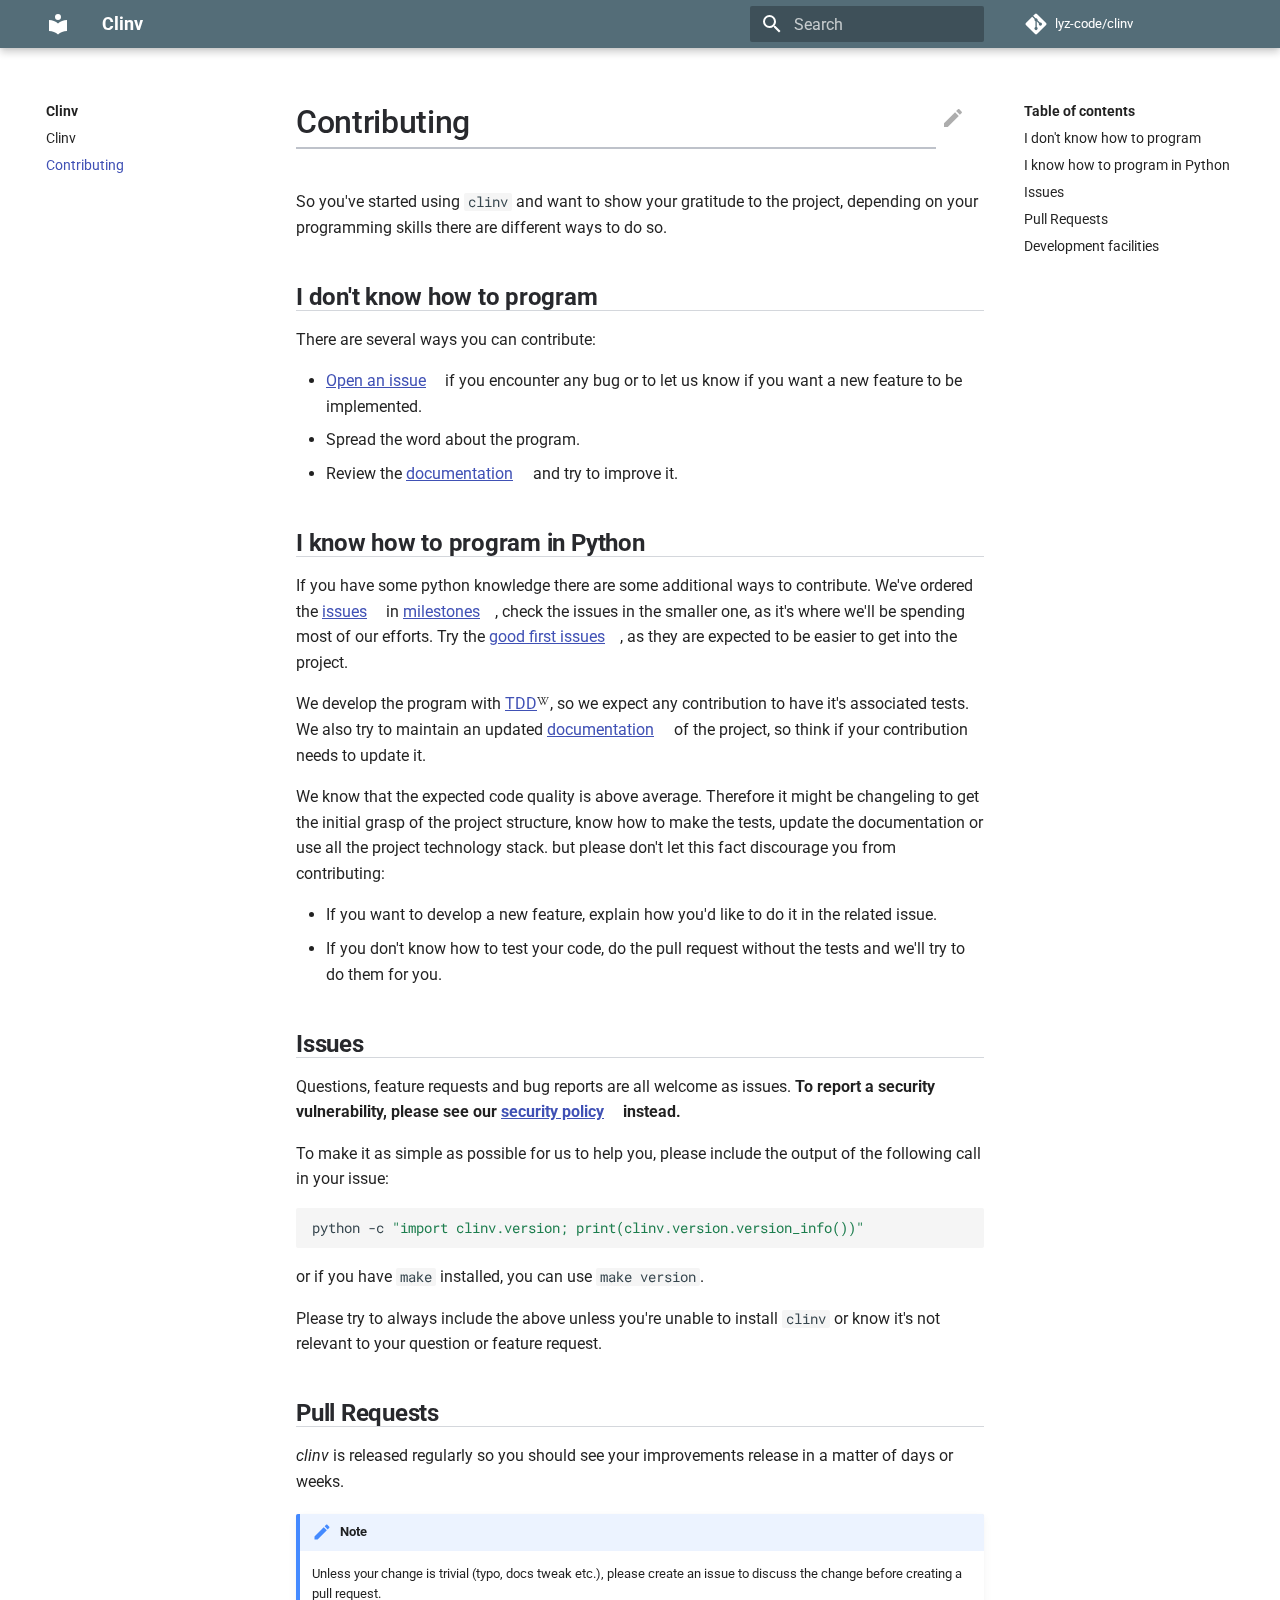
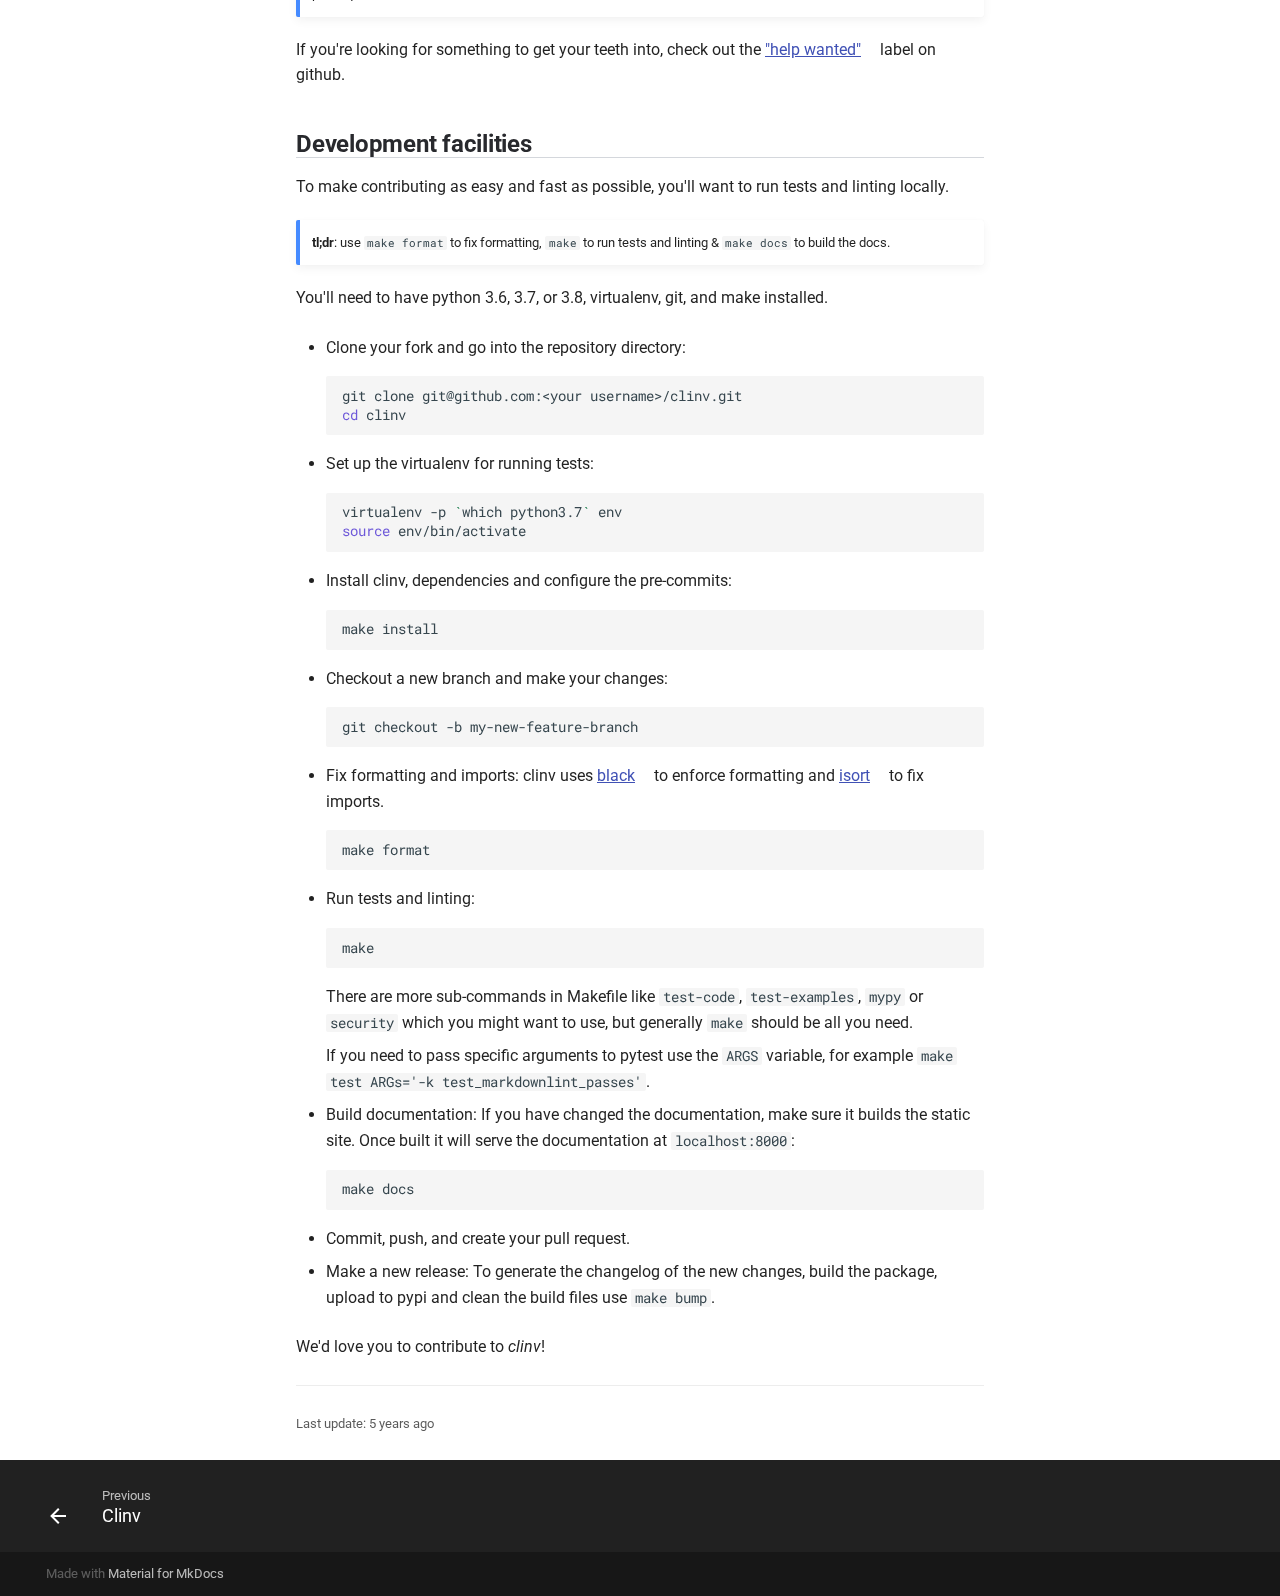
==== contributing/index.html @ 02c0f960 "deploy: 835aeedf9c293dd30d866b2caa6df939ebd42bc3" ====
<!doctype html><html lang=en class=no-js> <head><meta charset=utf-8><meta name=viewport content="width=device-width,initial-scale=1"><meta name=author content=Lyz><link href=https://lyz-code.github.io/clinv/contributing/ rel=canonical><link rel=icon href=../assets/images/favicon.png><meta name=generator content="mkdocs-1.3.0, mkdocs-material-8.3.3"><title>Contributing - Clinv</title><link rel=stylesheet href=../assets/stylesheets/main.4a0965b7.min.css><link rel=stylesheet href=../assets/stylesheets/palette.cbb835fc.min.css><meta name=theme-color content=#546d78><link rel=preconnect href=https://fonts.gstatic.com crossorigin><link rel=stylesheet href="https://fonts.googleapis.com/css?family=Roboto:300,300i,400,400i,700,700i%7CRoboto+Mono:400,400i,700,700i&display=fallback"><style>:root{--md-text-font:"Roboto";--md-code-font:"Roboto Mono"}</style><link rel=stylesheet href=../css/timeago.css><link rel=stylesheet href=../assets/_mkdocstrings.css><link rel=stylesheet href=../stylesheets/extra.css><link rel=stylesheet href=../stylesheets/links.css><script>__md_scope=new URL("..",location),__md_get=(e,_=localStorage,t=__md_scope)=>JSON.parse(_.getItem(t.pathname+"."+e)),__md_set=(e,_,t=localStorage,a=__md_scope)=>{try{t.setItem(a.pathname+"."+e,JSON.stringify(_))}catch(e){}}</script></head> <body dir=ltr data-md-color-scheme data-md-color-primary=blue-grey data-md-color-accent=light-blue> <input class=md-toggle data-md-toggle=drawer type=checkbox id=__drawer autocomplete=off> <input class=md-toggle data-md-toggle=search type=checkbox id=__search autocomplete=off> <label class=md-overlay for=__drawer></label> <div data-md-component=skip> <a href=#i-dont-know-how-to-program class=md-skip> Skip to content </a> </div> <div data-md-component=announce> </div> <header class=md-header data-md-component=header> <nav class="md-header__inner md-grid" aria-label=Header> <a href=.. title=Clinv class="md-header__button md-logo" aria-label=Clinv data-md-component=logo> <svg xmlns=http://www.w3.org/2000/svg viewbox="0 0 24 24"><path d="M12 8a3 3 0 0 0 3-3 3 3 0 0 0-3-3 3 3 0 0 0-3 3 3 3 0 0 0 3 3m0 3.54C9.64 9.35 6.5 8 3 8v11c3.5 0 6.64 1.35 9 3.54 2.36-2.19 5.5-3.54 9-3.54V8c-3.5 0-6.64 1.35-9 3.54Z"/></svg> </a> <label class="md-header__button md-icon" for=__drawer> <svg xmlns=http://www.w3.org/2000/svg viewbox="0 0 24 24"><path d="M3 6h18v2H3V6m0 5h18v2H3v-2m0 5h18v2H3v-2Z"/></svg> </label> <div class=md-header__title data-md-component=header-title> <div class=md-header__ellipsis> <div class=md-header__topic> <span class=md-ellipsis> Clinv </span> </div> <div class=md-header__topic data-md-component=header-topic> <span class=md-ellipsis> Contributing </span> </div> </div> </div> <label class="md-header__button md-icon" for=__search> <svg xmlns=http://www.w3.org/2000/svg viewbox="0 0 24 24"><path d="M9.5 3A6.5 6.5 0 0 1 16 9.5c0 1.61-.59 3.09-1.56 4.23l.27.27h.79l5 5-1.5 1.5-5-5v-.79l-.27-.27A6.516 6.516 0 0 1 9.5 16 6.5 6.5 0 0 1 3 9.5 6.5 6.5 0 0 1 9.5 3m0 2C7 5 5 7 5 9.5S7 14 9.5 14 14 12 14 9.5 12 5 9.5 5Z"/></svg> </label> <div class=md-search data-md-component=search role=dialog> <label class=md-search__overlay for=__search></label> <div class=md-search__inner role=search> <form class=md-search__form name=search> <input type=text class=md-search__input name=query aria-label=Search placeholder=Search autocapitalize=off autocorrect=off autocomplete=off spellcheck=false data-md-component=search-query required> <label class="md-search__icon md-icon" for=__search> <svg xmlns=http://www.w3.org/2000/svg viewbox="0 0 24 24"><path d="M9.5 3A6.5 6.5 0 0 1 16 9.5c0 1.61-.59 3.09-1.56 4.23l.27.27h.79l5 5-1.5 1.5-5-5v-.79l-.27-.27A6.516 6.516 0 0 1 9.5 16 6.5 6.5 0 0 1 3 9.5 6.5 6.5 0 0 1 9.5 3m0 2C7 5 5 7 5 9.5S7 14 9.5 14 14 12 14 9.5 12 5 9.5 5Z"/></svg> <svg xmlns=http://www.w3.org/2000/svg viewbox="0 0 24 24"><path d="M20 11v2H8l5.5 5.5-1.42 1.42L4.16 12l7.92-7.92L13.5 5.5 8 11h12Z"/></svg> </label> <nav class=md-search__options aria-label=Search> <button type=reset class="md-search__icon md-icon" aria-label=Clear tabindex=-1> <svg xmlns=http://www.w3.org/2000/svg viewbox="0 0 24 24"><path d="M19 6.41 17.59 5 12 10.59 6.41 5 5 6.41 10.59 12 5 17.59 6.41 19 12 13.41 17.59 19 19 17.59 13.41 12 19 6.41Z"/></svg> </button> </nav> </form> <div class=md-search__output> <div class=md-search__scrollwrap data-md-scrollfix> <div class=md-search-result data-md-component=search-result> <div class=md-search-result__meta> Initializing search </div> <ol class=md-search-result__list></ol> </div> </div> </div> </div> </div> <div class=md-header__source> <a href=https://github.com/lyz-code/clinv title="Go to repository" class=md-source data-md-component=source> <div class="md-source__icon md-icon"> <svg xmlns=http://www.w3.org/2000/svg viewbox="0 0 448 512"><!-- Font Awesome Free 6.1.1 by @fontawesome - https://fontawesome.com License - https://fontawesome.com/license/free (Icons: CC BY 4.0, Fonts: SIL OFL 1.1, Code: MIT License) Copyright 2022 Fonticons, Inc.--><path d="M439.55 236.05 244 40.45a28.87 28.87 0 0 0-40.81 0l-40.66 40.63 51.52 51.52c27.06-9.14 52.68 16.77 43.39 43.68l49.66 49.66c34.23-11.8 61.18 31 35.47 56.69-26.49 26.49-70.21-2.87-56-37.34L240.22 199v121.85c25.3 12.54 22.26 41.85 9.08 55a34.34 34.34 0 0 1-48.55 0c-17.57-17.6-11.07-46.91 11.25-56v-123c-20.8-8.51-24.6-30.74-18.64-45L142.57 101 8.45 235.14a28.86 28.86 0 0 0 0 40.81l195.61 195.6a28.86 28.86 0 0 0 40.8 0l194.69-194.69a28.86 28.86 0 0 0 0-40.81z"/></svg> </div> <div class=md-source__repository> lyz-code/clinv </div> </a> </div> </nav> </header> <div class=md-container data-md-component=container> <main class=md-main data-md-component=main> <div class="md-main__inner md-grid"> <div class="md-sidebar md-sidebar--primary" data-md-component=sidebar data-md-type=navigation> <div class=md-sidebar__scrollwrap> <div class=md-sidebar__inner> <nav class="md-nav md-nav--primary" aria-label=Navigation data-md-level=0> <label class=md-nav__title for=__drawer> <a href=.. title=Clinv class="md-nav__button md-logo" aria-label=Clinv data-md-component=logo> <svg xmlns=http://www.w3.org/2000/svg viewbox="0 0 24 24"><path d="M12 8a3 3 0 0 0 3-3 3 3 0 0 0-3-3 3 3 0 0 0-3 3 3 3 0 0 0 3 3m0 3.54C9.64 9.35 6.5 8 3 8v11c3.5 0 6.64 1.35 9 3.54 2.36-2.19 5.5-3.54 9-3.54V8c-3.5 0-6.64 1.35-9 3.54Z"/></svg> </a> Clinv </label> <div class=md-nav__source> <a href=https://github.com/lyz-code/clinv title="Go to repository" class=md-source data-md-component=source> <div class="md-source__icon md-icon"> <svg xmlns=http://www.w3.org/2000/svg viewbox="0 0 448 512"><!-- Font Awesome Free 6.1.1 by @fontawesome - https://fontawesome.com License - https://fontawesome.com/license/free (Icons: CC BY 4.0, Fonts: SIL OFL 1.1, Code: MIT License) Copyright 2022 Fonticons, Inc.--><path d="M439.55 236.05 244 40.45a28.87 28.87 0 0 0-40.81 0l-40.66 40.63 51.52 51.52c27.06-9.14 52.68 16.77 43.39 43.68l49.66 49.66c34.23-11.8 61.18 31 35.47 56.69-26.49 26.49-70.21-2.87-56-37.34L240.22 199v121.85c25.3 12.54 22.26 41.85 9.08 55a34.34 34.34 0 0 1-48.55 0c-17.57-17.6-11.07-46.91 11.25-56v-123c-20.8-8.51-24.6-30.74-18.64-45L142.57 101 8.45 235.14a28.86 28.86 0 0 0 0 40.81l195.61 195.6a28.86 28.86 0 0 0 40.8 0l194.69-194.69a28.86 28.86 0 0 0 0-40.81z"/></svg> </div> <div class=md-source__repository> lyz-code/clinv </div> </a> </div> <ul class=md-nav__list data-md-scrollfix> <li class=md-nav__item> <a href=.. class=md-nav__link> Clinv </a> </li> <li class="md-nav__item md-nav__item--active"> <input class="md-nav__toggle md-toggle" data-md-toggle=toc type=checkbox id=__toc> <label class="md-nav__link md-nav__link--active" for=__toc> Contributing <span class="md-nav__icon md-icon"></span> </label> <a href=./ class="md-nav__link md-nav__link--active"> Contributing </a> <nav class="md-nav md-nav--secondary" aria-label="Table of contents"> <label class=md-nav__title for=__toc> <span class="md-nav__icon md-icon"></span> Table of contents </label> <ul class=md-nav__list data-md-component=toc data-md-scrollfix> <li class=md-nav__item> <a href=#i-dont-know-how-to-program class=md-nav__link> I don't know how to program </a> </li> <li class=md-nav__item> <a href=#i-know-how-to-program-in-python class=md-nav__link> I know how to program in Python </a> </li> <li class=md-nav__item> <a href=#issues class=md-nav__link> Issues </a> </li> <li class=md-nav__item> <a href=#pull-requests class=md-nav__link> Pull Requests </a> </li> <li class=md-nav__item> <a href=#development-facilities class=md-nav__link> Development facilities </a> </li> </ul> </nav> </li> </ul> </nav> </div> </div> </div> <div class="md-sidebar md-sidebar--secondary" data-md-component=sidebar data-md-type=toc> <div class=md-sidebar__scrollwrap> <div class=md-sidebar__inner> <nav class="md-nav md-nav--secondary" aria-label="Table of contents"> <label class=md-nav__title for=__toc> <span class="md-nav__icon md-icon"></span> Table of contents </label> <ul class=md-nav__list data-md-component=toc data-md-scrollfix> <li class=md-nav__item> <a href=#i-dont-know-how-to-program class=md-nav__link> I don't know how to program </a> </li> <li class=md-nav__item> <a href=#i-know-how-to-program-in-python class=md-nav__link> I know how to program in Python </a> </li> <li class=md-nav__item> <a href=#issues class=md-nav__link> Issues </a> </li> <li class=md-nav__item> <a href=#pull-requests class=md-nav__link> Pull Requests </a> </li> <li class=md-nav__item> <a href=#development-facilities class=md-nav__link> Development facilities </a> </li> </ul> </nav> </div> </div> </div> <div class=md-content data-md-component=content> <article class="md-content__inner md-typeset"> <a href=https://github.com/lyz-code/clinv/edit/master/docs/contributing.md title="Edit this page" class="md-content__button md-icon"> <svg xmlns=http://www.w3.org/2000/svg viewbox="0 0 24 24"><path d="M20.71 7.04c.39-.39.39-1.04 0-1.41l-2.34-2.34c-.37-.39-1.02-.39-1.41 0l-1.84 1.83 3.75 3.75M3 17.25V21h3.75L17.81 9.93l-3.75-3.75L3 17.25Z"/></svg> </a> <h1>Contributing</h1> <p>So you've started using <code>clinv</code> and want to show your gratitude to the project, depending on your programming skills there are different ways to do so.</p> <h2 id=i-dont-know-how-to-program>I don't know how to program<a class=headerlink href=#i-dont-know-how-to-program title="Permanent link">&para;</a></h2> <p>There are several ways you can contribute:</p> <ul> <li><a href=https://github.com/lyz-code/clinv/issues/new>Open an issue</a> if you encounter any bug or to let us know if you want a new feature to be implemented.</li> <li>Spread the word about the program.</li> <li>Review the <a href=https://lyz-code.github.io/clinv>documentation</a> and try to improve it.</li> </ul> <h2 id=i-know-how-to-program-in-python>I know how to program in Python<a class=headerlink href=#i-know-how-to-program-in-python title="Permanent link">&para;</a></h2> <p>If you have some python knowledge there are some additional ways to contribute. We've ordered the <a href=https://github.com/lyz-code/clinv/issues>issues</a> in <a href=https://github.com/lyz-code/clinv/milestones>milestones</a>, check the issues in the smaller one, as it's where we'll be spending most of our efforts. Try the <a href="https://github.com/lyz-code/clinv/issues?q=is%3Aissue+is%3Aopen+label%3A%22good+first+issue%22">good first issues</a>, as they are expected to be easier to get into the project.</p> <p>We develop the program with <a href=https://en.wikipedia.org/wiki/Test-driven_development>TDD</a>, so we expect any contribution to have it's associated tests. We also try to maintain an updated <a href=https://lyz-code.github.io/clinv>documentation</a> of the project, so think if your contribution needs to update it.</p> <p>We know that the expected code quality is above average. Therefore it might be changeling to get the initial grasp of the project structure, know how to make the tests, update the documentation or use all the project technology stack. but please don't let this fact discourage you from contributing:</p> <ul> <li>If you want to develop a new feature, explain how you'd like to do it in the related issue.</li> <li>If you don't know how to test your code, do the pull request without the tests and we'll try to do them for you.</li> </ul> <h2 id=issues>Issues<a class=headerlink href=#issues title="Permanent link">&para;</a></h2> <p>Questions, feature requests and bug reports are all welcome as issues. <strong>To report a security vulnerability, please see our <a href=https://github.com/lyz-code/clinv/security/policy>security policy</a> instead.</strong></p> <p>To make it as simple as possible for us to help you, please include the output of the following call in your issue:</p> <div class=highlight><pre><span></span><code>python -c <span class=s2>&quot;import clinv.version; print(clinv.version.version_info())&quot;</span>
</code></pre></div> <p>or if you have <code>make</code> installed, you can use <code>make version</code>.</p> <p>Please try to always include the above unless you're unable to install <code>clinv</code> or know it's not relevant to your question or feature request.</p> <h2 id=pull-requests>Pull Requests<a class=headerlink href=#pull-requests title="Permanent link">&para;</a></h2> <p><em>clinv</em> is released regularly so you should see your improvements release in a matter of days or weeks.</p> <div class="admonition note"> <p class=admonition-title>Note</p> <p>Unless your change is trivial (typo, docs tweak etc.), please create an issue to discuss the change before creating a pull request.</p> </div> <p>If you're looking for something to get your teeth into, check out the <a href="https://github.com/lyz-code/clinv/issues?q=is%3Aopen+is%3Aissue+label%3A%22help+wanted%22">"help wanted"</a> label on github.</p> <h2 id=development-facilities>Development facilities<a class=headerlink href=#development-facilities title="Permanent link">&para;</a></h2> <p>To make contributing as easy and fast as possible, you'll want to run tests and linting locally.</p> <div class="admonition note"> <p><strong>tl;dr</strong>: use <code>make format</code> to fix formatting, <code>make</code> to run tests and linting &amp; <code>make docs</code> to build the docs.</p> </div> <p>You'll need to have python 3.6, 3.7, or 3.8, virtualenv, git, and make installed.</p> <ul> <li> <p>Clone your fork and go into the repository directory:</p> <div class=highlight><pre><span></span><code>git clone git@github.com:&lt;your username&gt;/clinv.git
<span class=nb>cd</span> clinv
</code></pre></div> </li> <li> <p>Set up the virtualenv for running tests:</p> <div class=highlight><pre><span></span><code>virtualenv -p <span class=sb>`</span>which python3.7<span class=sb>`</span> env
<span class=nb>source</span> env/bin/activate
</code></pre></div> </li> <li> <p>Install clinv, dependencies and configure the pre-commits:</p> <div class=highlight><pre><span></span><code>make install
</code></pre></div> </li> <li> <p>Checkout a new branch and make your changes:</p> <div class=highlight><pre><span></span><code>git checkout -b my-new-feature-branch
</code></pre></div> </li> <li> <p>Fix formatting and imports: clinv uses <a href=https://github.com/ambv/black>black</a> to enforce formatting and <a href=https://github.com/timothycrosley/isort>isort</a> to fix imports.</p> <div class=highlight><pre><span></span><code>make format
</code></pre></div> </li> <li> <p>Run tests and linting:</p> <div class=highlight><pre><span></span><code>make
</code></pre></div> <p>There are more sub-commands in Makefile like <code>test-code</code>, <code>test-examples</code>, <code>mypy</code> or <code>security</code> which you might want to use, but generally <code>make</code> should be all you need.</p> <p>If you need to pass specific arguments to pytest use the <code>ARGS</code> variable, for example <code>make test ARGs='-k test_markdownlint_passes'</code>.</p> </li> <li> <p>Build documentation: If you have changed the documentation, make sure it builds the static site. Once built it will serve the documentation at <code>localhost:8000</code>:</p> <div class=highlight><pre><span></span><code>make docs
</code></pre></div> </li> <li> <p>Commit, push, and create your pull request.</p> </li> <li> <p>Make a new release: To generate the changelog of the new changes, build the package, upload to pypi and clean the build files use <code>make bump</code>.</p> </li> </ul> <p>We'd love you to contribute to <em>clinv</em>!</p> <hr> <div class=md-source-file> <small> Last update: <span class="git-revision-date-localized-plugin git-revision-date-localized-plugin-timeago"><span class=timeago datetime=2021-02-23T14:54:31+00:00 locale=en></span></span><span class="git-revision-date-localized-plugin git-revision-date-localized-plugin-iso_date">2021-02-23</span> </small> </div> </article> </div> </div> <a href=# class="md-top md-icon" data-md-component=top hidden> <svg xmlns=http://www.w3.org/2000/svg viewbox="0 0 24 24"><path d="M13 20h-2V8l-5.5 5.5-1.42-1.42L12 4.16l7.92 7.92-1.42 1.42L13 8v12Z"/></svg> Back to top </a> </main> <footer class=md-footer> <nav class="md-footer__inner md-grid" aria-label=Footer> <a href=.. class="md-footer__link md-footer__link--prev" aria-label="Previous: Clinv" rel=prev> <div class="md-footer__button md-icon"> <svg xmlns=http://www.w3.org/2000/svg viewbox="0 0 24 24"><path d="M20 11v2H8l5.5 5.5-1.42 1.42L4.16 12l7.92-7.92L13.5 5.5 8 11h12Z"/></svg> </div> <div class=md-footer__title> <div class=md-ellipsis> <span class=md-footer__direction> Previous </span> Clinv </div> </div> </a> </nav> <div class="md-footer-meta md-typeset"> <div class="md-footer-meta__inner md-grid"> <div class=md-copyright> Made with <a href=https://squidfunk.github.io/mkdocs-material/ target=_blank rel=noopener> Material for MkDocs </a> </div> </div> </div> </footer> </div> <div class=md-dialog data-md-component=dialog> <div class="md-dialog__inner md-typeset"></div> </div> <script id=__config type=application/json>{"base": "..", "features": ["navigation.instant", "navigation.top", "content.code.annotate"], "search": "../assets/javascripts/workers/search.b028fd86.min.js", "translations": {"clipboard.copied": "Copied to clipboard", "clipboard.copy": "Copy to clipboard", "search.config.lang": "en", "search.config.pipeline": "trimmer, stopWordFilter", "search.config.separator": "[\\s\\-]+", "search.placeholder": "Search", "search.result.more.one": "1 more on this page", "search.result.more.other": "# more on this page", "search.result.none": "No matching documents", "search.result.one": "1 matching document", "search.result.other": "# matching documents", "search.result.placeholder": "Type to start searching", "search.result.term.missing": "Missing", "select.version.title": "Select version"}}</script> <script src=../assets/javascripts/bundle.f758a944.min.js></script> <script src=../js/timeago.min.js></script> <script src=../js/timeago_mkdocs_material.js></script> </body> </html>
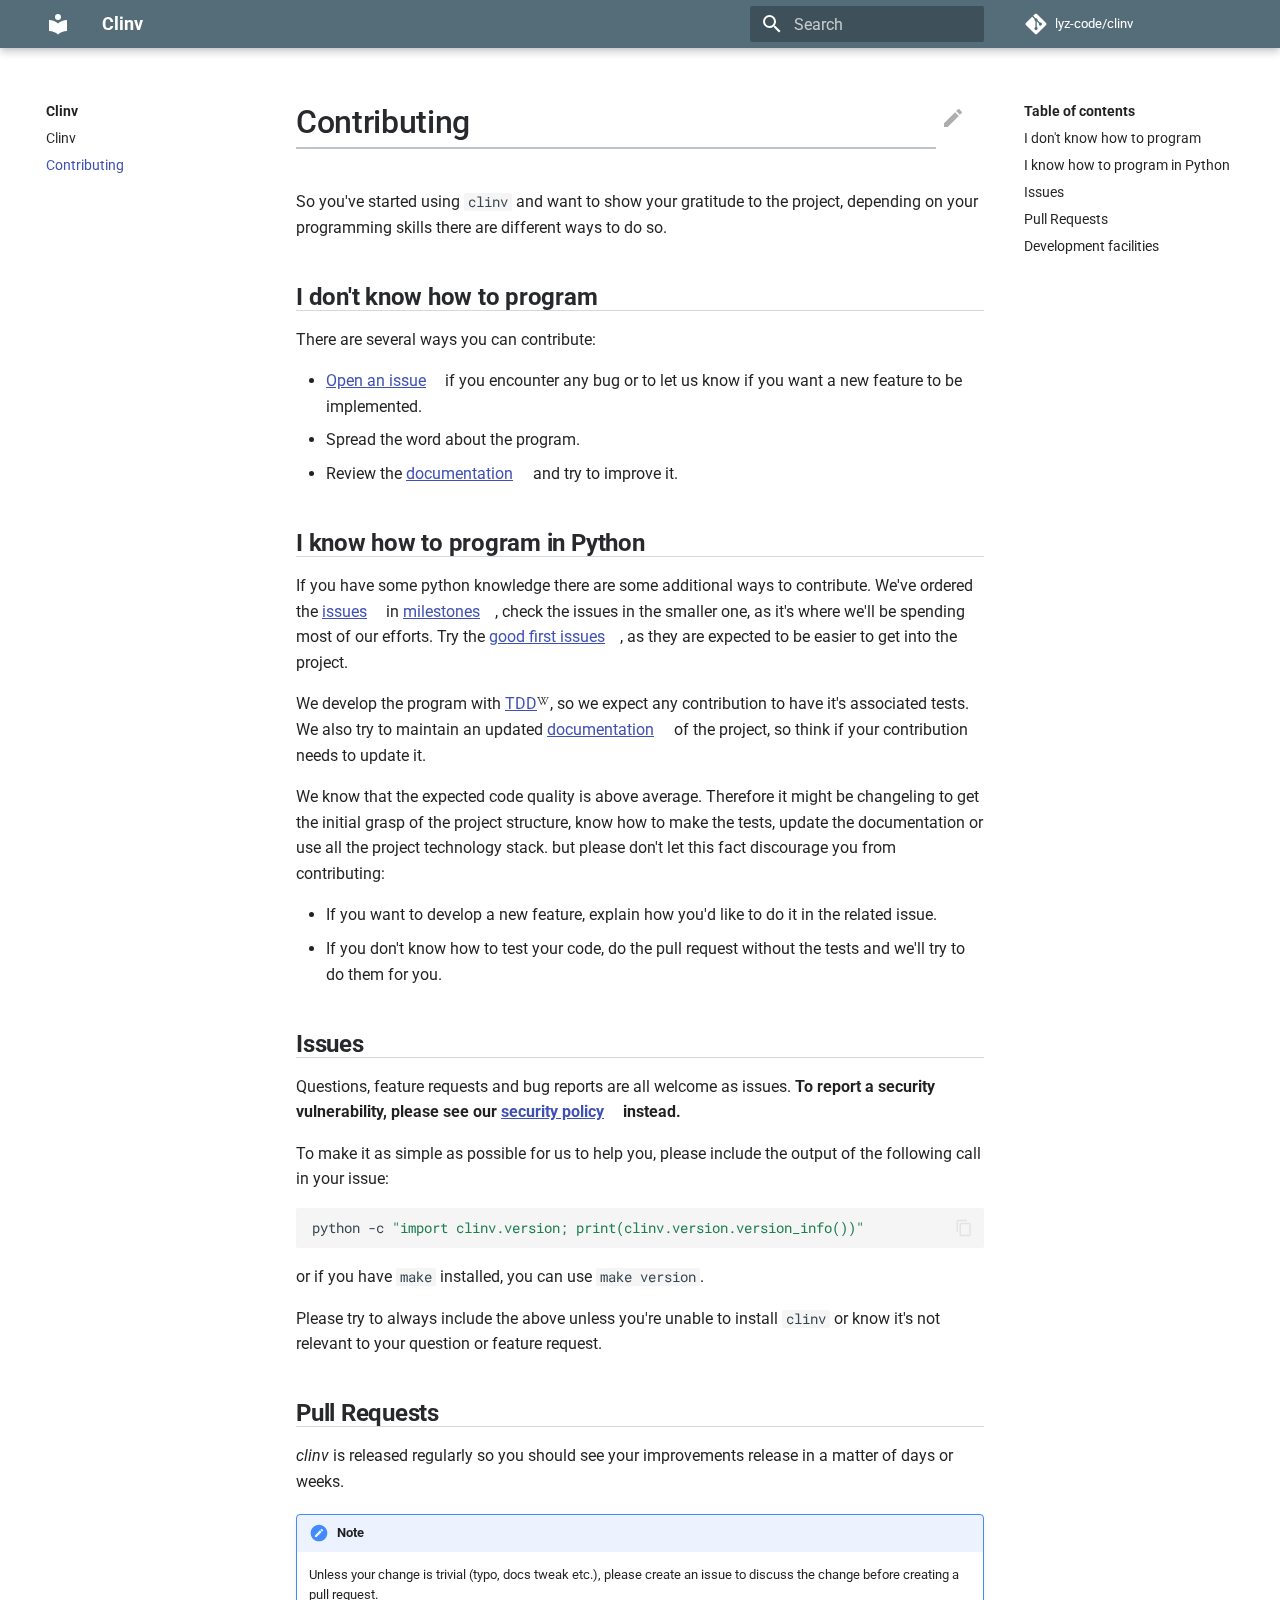
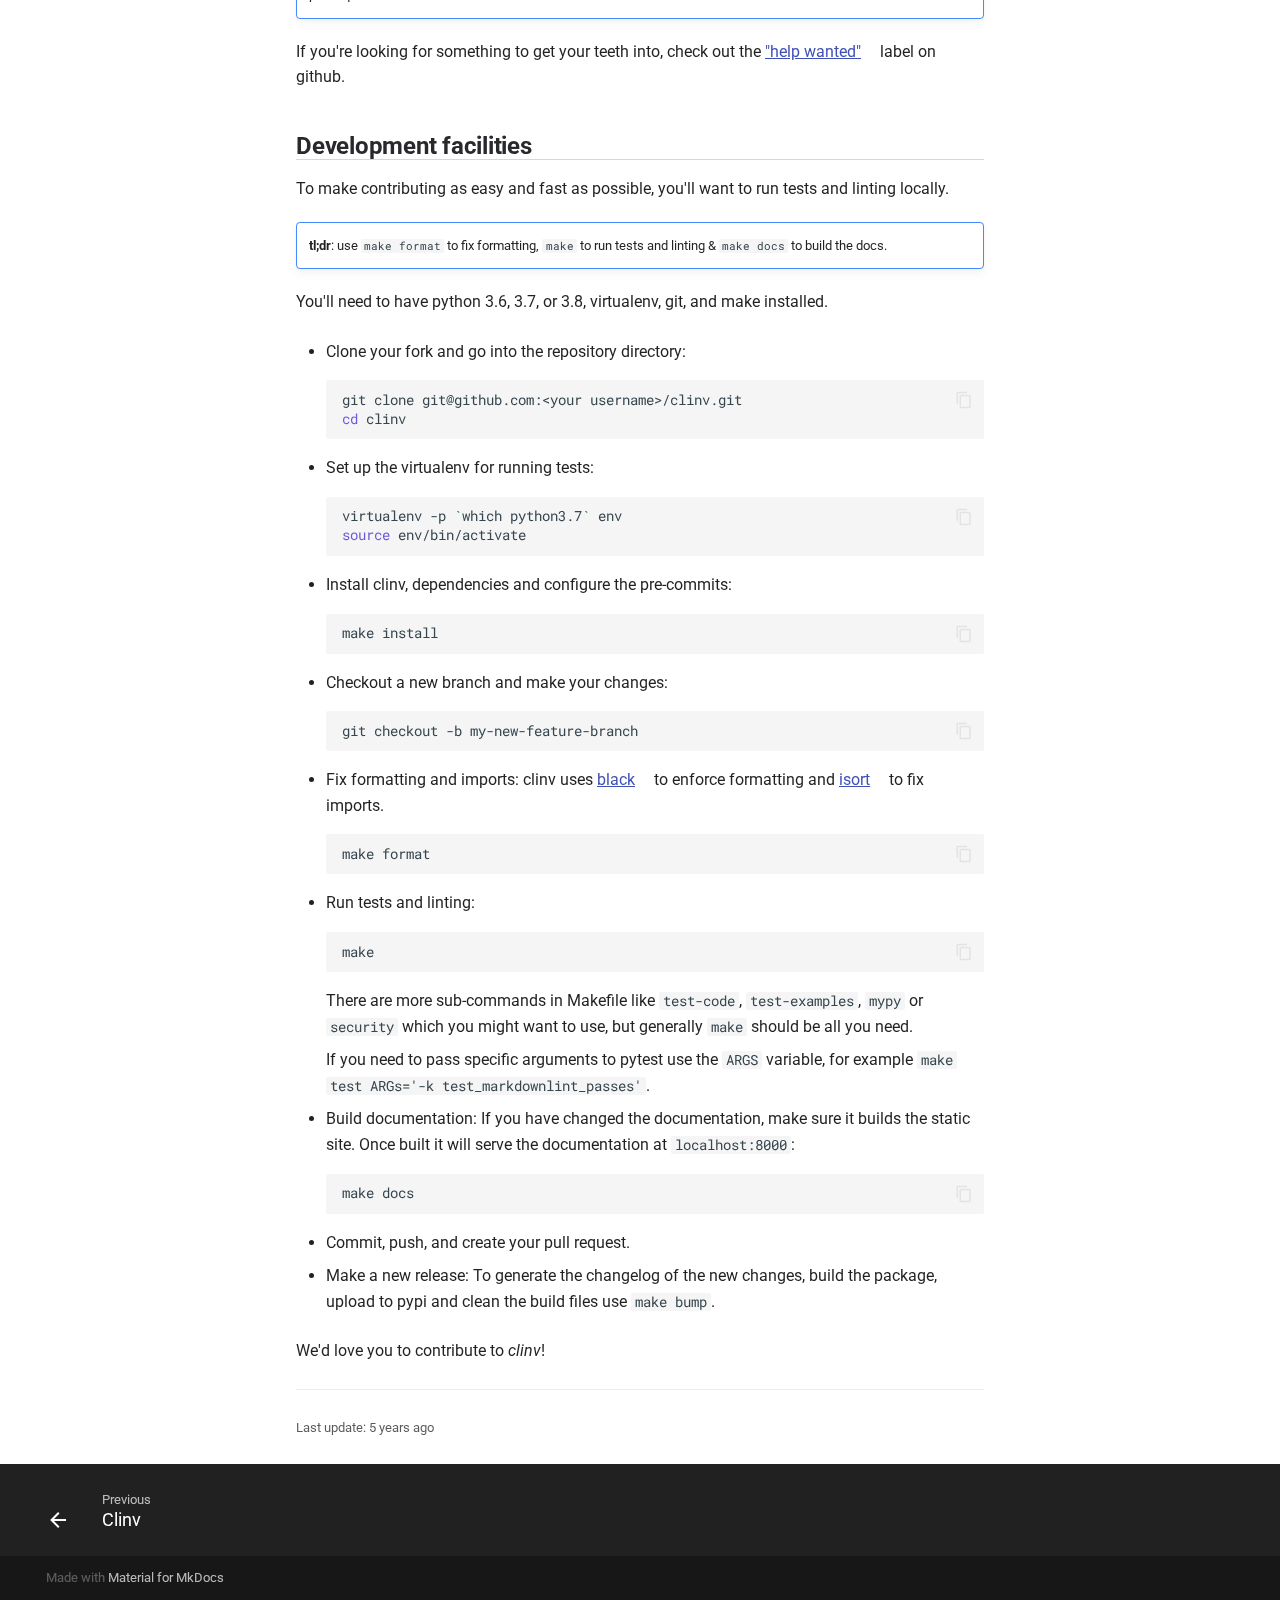
==== commit bf0bcae2: "deploy: 021d763d7f7460d0a11eac2102557bc0a5d1988a" ====
--- a/contributing/index.html
+++ b/contributing/index.html
@@ -1,4 +1,4 @@
-<!doctype html><html lang=en class=no-js> <head><meta charset=utf-8><meta name=viewport content="width=device-width,initial-scale=1"><meta name=author content=Lyz><link href=https://lyz-code.github.io/clinv/contributing/ rel=canonical><link rel=icon href=../assets/images/favicon.png><meta name=generator content="mkdocs-1.3.0, mkdocs-material-8.3.3"><title>Contributing - Clinv</title><link rel=stylesheet href=../assets/stylesheets/main.4a0965b7.min.css><link rel=stylesheet href=../assets/stylesheets/palette.cbb835fc.min.css><meta name=theme-color content=#546d78><link rel=preconnect href=https://fonts.gstatic.com crossorigin><link rel=stylesheet href="https://fonts.googleapis.com/css?family=Roboto:300,300i,400,400i,700,700i%7CRoboto+Mono:400,400i,700,700i&display=fallback"><style>:root{--md-text-font:"Roboto";--md-code-font:"Roboto Mono"}</style><link rel=stylesheet href=../css/timeago.css><link rel=stylesheet href=../assets/_mkdocstrings.css><link rel=stylesheet href=../stylesheets/extra.css><link rel=stylesheet href=../stylesheets/links.css><script>__md_scope=new URL("..",location),__md_get=(e,_=localStorage,t=__md_scope)=>JSON.parse(_.getItem(t.pathname+"."+e)),__md_set=(e,_,t=localStorage,a=__md_scope)=>{try{t.setItem(a.pathname+"."+e,JSON.stringify(_))}catch(e){}}</script></head> <body dir=ltr data-md-color-scheme data-md-color-primary=blue-grey data-md-color-accent=light-blue> <input class=md-toggle data-md-toggle=drawer type=checkbox id=__drawer autocomplete=off> <input class=md-toggle data-md-toggle=search type=checkbox id=__search autocomplete=off> <label class=md-overlay for=__drawer></label> <div data-md-component=skip> <a href=#i-dont-know-how-to-program class=md-skip> Skip to content </a> </div> <div data-md-component=announce> </div> <header class=md-header data-md-component=header> <nav class="md-header__inner md-grid" aria-label=Header> <a href=.. title=Clinv class="md-header__button md-logo" aria-label=Clinv data-md-component=logo> <svg xmlns=http://www.w3.org/2000/svg viewbox="0 0 24 24"><path d="M12 8a3 3 0 0 0 3-3 3 3 0 0 0-3-3 3 3 0 0 0-3 3 3 3 0 0 0 3 3m0 3.54C9.64 9.35 6.5 8 3 8v11c3.5 0 6.64 1.35 9 3.54 2.36-2.19 5.5-3.54 9-3.54V8c-3.5 0-6.64 1.35-9 3.54Z"/></svg> </a> <label class="md-header__button md-icon" for=__drawer> <svg xmlns=http://www.w3.org/2000/svg viewbox="0 0 24 24"><path d="M3 6h18v2H3V6m0 5h18v2H3v-2m0 5h18v2H3v-2Z"/></svg> </label> <div class=md-header__title data-md-component=header-title> <div class=md-header__ellipsis> <div class=md-header__topic> <span class=md-ellipsis> Clinv </span> </div> <div class=md-header__topic data-md-component=header-topic> <span class=md-ellipsis> Contributing </span> </div> </div> </div> <label class="md-header__button md-icon" for=__search> <svg xmlns=http://www.w3.org/2000/svg viewbox="0 0 24 24"><path d="M9.5 3A6.5 6.5 0 0 1 16 9.5c0 1.61-.59 3.09-1.56 4.23l.27.27h.79l5 5-1.5 1.5-5-5v-.79l-.27-.27A6.516 6.516 0 0 1 9.5 16 6.5 6.5 0 0 1 3 9.5 6.5 6.5 0 0 1 9.5 3m0 2C7 5 5 7 5 9.5S7 14 9.5 14 14 12 14 9.5 12 5 9.5 5Z"/></svg> </label> <div class=md-search data-md-component=search role=dialog> <label class=md-search__overlay for=__search></label> <div class=md-search__inner role=search> <form class=md-search__form name=search> <input type=text class=md-search__input name=query aria-label=Search placeholder=Search autocapitalize=off autocorrect=off autocomplete=off spellcheck=false data-md-component=search-query required> <label class="md-search__icon md-icon" for=__search> <svg xmlns=http://www.w3.org/2000/svg viewbox="0 0 24 24"><path d="M9.5 3A6.5 6.5 0 0 1 16 9.5c0 1.61-.59 3.09-1.56 4.23l.27.27h.79l5 5-1.5 1.5-5-5v-.79l-.27-.27A6.516 6.516 0 0 1 9.5 16 6.5 6.5 0 0 1 3 9.5 6.5 6.5 0 0 1 9.5 3m0 2C7 5 5 7 5 9.5S7 14 9.5 14 14 12 14 9.5 12 5 9.5 5Z"/></svg> <svg xmlns=http://www.w3.org/2000/svg viewbox="0 0 24 24"><path d="M20 11v2H8l5.5 5.5-1.42 1.42L4.16 12l7.92-7.92L13.5 5.5 8 11h12Z"/></svg> </label> <nav class=md-search__options aria-label=Search> <button type=reset class="md-search__icon md-icon" aria-label=Clear tabindex=-1> <svg xmlns=http://www.w3.org/2000/svg viewbox="0 0 24 24"><path d="M19 6.41 17.59 5 12 10.59 6.41 5 5 6.41 10.59 12 5 17.59 6.41 19 12 13.41 17.59 19 19 17.59 13.41 12 19 6.41Z"/></svg> </button> </nav> </form> <div class=md-search__output> <div class=md-search__scrollwrap data-md-scrollfix> <div class=md-search-result data-md-component=search-result> <div class=md-search-result__meta> Initializing search </div> <ol class=md-search-result__list></ol> </div> </div> </div> </div> </div> <div class=md-header__source> <a href=https://github.com/lyz-code/clinv title="Go to repository" class=md-source data-md-component=source> <div class="md-source__icon md-icon"> <svg xmlns=http://www.w3.org/2000/svg viewbox="0 0 448 512"><!-- Font Awesome Free 6.1.1 by @fontawesome - https://fontawesome.com License - https://fontawesome.com/license/free (Icons: CC BY 4.0, Fonts: SIL OFL 1.1, Code: MIT License) Copyright 2022 Fonticons, Inc.--><path d="M439.55 236.05 244 40.45a28.87 28.87 0 0 0-40.81 0l-40.66 40.63 51.52 51.52c27.06-9.14 52.68 16.77 43.39 43.68l49.66 49.66c34.23-11.8 61.18 31 35.47 56.69-26.49 26.49-70.21-2.87-56-37.34L240.22 199v121.85c25.3 12.54 22.26 41.85 9.08 55a34.34 34.34 0 0 1-48.55 0c-17.57-17.6-11.07-46.91 11.25-56v-123c-20.8-8.51-24.6-30.74-18.64-45L142.57 101 8.45 235.14a28.86 28.86 0 0 0 0 40.81l195.61 195.6a28.86 28.86 0 0 0 40.8 0l194.69-194.69a28.86 28.86 0 0 0 0-40.81z"/></svg> </div> <div class=md-source__repository> lyz-code/clinv </div> </a> </div> </nav> </header> <div class=md-container data-md-component=container> <main class=md-main data-md-component=main> <div class="md-main__inner md-grid"> <div class="md-sidebar md-sidebar--primary" data-md-component=sidebar data-md-type=navigation> <div class=md-sidebar__scrollwrap> <div class=md-sidebar__inner> <nav class="md-nav md-nav--primary" aria-label=Navigation data-md-level=0> <label class=md-nav__title for=__drawer> <a href=.. title=Clinv class="md-nav__button md-logo" aria-label=Clinv data-md-component=logo> <svg xmlns=http://www.w3.org/2000/svg viewbox="0 0 24 24"><path d="M12 8a3 3 0 0 0 3-3 3 3 0 0 0-3-3 3 3 0 0 0-3 3 3 3 0 0 0 3 3m0 3.54C9.64 9.35 6.5 8 3 8v11c3.5 0 6.64 1.35 9 3.54 2.36-2.19 5.5-3.54 9-3.54V8c-3.5 0-6.64 1.35-9 3.54Z"/></svg> </a> Clinv </label> <div class=md-nav__source> <a href=https://github.com/lyz-code/clinv title="Go to repository" class=md-source data-md-component=source> <div class="md-source__icon md-icon"> <svg xmlns=http://www.w3.org/2000/svg viewbox="0 0 448 512"><!-- Font Awesome Free 6.1.1 by @fontawesome - https://fontawesome.com License - https://fontawesome.com/license/free (Icons: CC BY 4.0, Fonts: SIL OFL 1.1, Code: MIT License) Copyright 2022 Fonticons, Inc.--><path d="M439.55 236.05 244 40.45a28.87 28.87 0 0 0-40.81 0l-40.66 40.63 51.52 51.52c27.06-9.14 52.68 16.77 43.39 43.68l49.66 49.66c34.23-11.8 61.18 31 35.47 56.69-26.49 26.49-70.21-2.87-56-37.34L240.22 199v121.85c25.3 12.54 22.26 41.85 9.08 55a34.34 34.34 0 0 1-48.55 0c-17.57-17.6-11.07-46.91 11.25-56v-123c-20.8-8.51-24.6-30.74-18.64-45L142.57 101 8.45 235.14a28.86 28.86 0 0 0 0 40.81l195.61 195.6a28.86 28.86 0 0 0 40.8 0l194.69-194.69a28.86 28.86 0 0 0 0-40.81z"/></svg> </div> <div class=md-source__repository> lyz-code/clinv </div> </a> </div> <ul class=md-nav__list data-md-scrollfix> <li class=md-nav__item> <a href=.. class=md-nav__link> Clinv </a> </li> <li class="md-nav__item md-nav__item--active"> <input class="md-nav__toggle md-toggle" data-md-toggle=toc type=checkbox id=__toc> <label class="md-nav__link md-nav__link--active" for=__toc> Contributing <span class="md-nav__icon md-icon"></span> </label> <a href=./ class="md-nav__link md-nav__link--active"> Contributing </a> <nav class="md-nav md-nav--secondary" aria-label="Table of contents"> <label class=md-nav__title for=__toc> <span class="md-nav__icon md-icon"></span> Table of contents </label> <ul class=md-nav__list data-md-component=toc data-md-scrollfix> <li class=md-nav__item> <a href=#i-dont-know-how-to-program class=md-nav__link> I don't know how to program </a> </li> <li class=md-nav__item> <a href=#i-know-how-to-program-in-python class=md-nav__link> I know how to program in Python </a> </li> <li class=md-nav__item> <a href=#issues class=md-nav__link> Issues </a> </li> <li class=md-nav__item> <a href=#pull-requests class=md-nav__link> Pull Requests </a> </li> <li class=md-nav__item> <a href=#development-facilities class=md-nav__link> Development facilities </a> </li> </ul> </nav> </li> </ul> </nav> </div> </div> </div> <div class="md-sidebar md-sidebar--secondary" data-md-component=sidebar data-md-type=toc> <div class=md-sidebar__scrollwrap> <div class=md-sidebar__inner> <nav class="md-nav md-nav--secondary" aria-label="Table of contents"> <label class=md-nav__title for=__toc> <span class="md-nav__icon md-icon"></span> Table of contents </label> <ul class=md-nav__list data-md-component=toc data-md-scrollfix> <li class=md-nav__item> <a href=#i-dont-know-how-to-program class=md-nav__link> I don't know how to program </a> </li> <li class=md-nav__item> <a href=#i-know-how-to-program-in-python class=md-nav__link> I know how to program in Python </a> </li> <li class=md-nav__item> <a href=#issues class=md-nav__link> Issues </a> </li> <li class=md-nav__item> <a href=#pull-requests class=md-nav__link> Pull Requests </a> </li> <li class=md-nav__item> <a href=#development-facilities class=md-nav__link> Development facilities </a> </li> </ul> </nav> </div> </div> </div> <div class=md-content data-md-component=content> <article class="md-content__inner md-typeset"> <a href=https://github.com/lyz-code/clinv/edit/master/docs/contributing.md title="Edit this page" class="md-content__button md-icon"> <svg xmlns=http://www.w3.org/2000/svg viewbox="0 0 24 24"><path d="M20.71 7.04c.39-.39.39-1.04 0-1.41l-2.34-2.34c-.37-.39-1.02-.39-1.41 0l-1.84 1.83 3.75 3.75M3 17.25V21h3.75L17.81 9.93l-3.75-3.75L3 17.25Z"/></svg> </a> <h1>Contributing</h1> <p>So you've started using <code>clinv</code> and want to show your gratitude to the project, depending on your programming skills there are different ways to do so.</p> <h2 id=i-dont-know-how-to-program>I don't know how to program<a class=headerlink href=#i-dont-know-how-to-program title="Permanent link">&para;</a></h2> <p>There are several ways you can contribute:</p> <ul> <li><a href=https://github.com/lyz-code/clinv/issues/new>Open an issue</a> if you encounter any bug or to let us know if you want a new feature to be implemented.</li> <li>Spread the word about the program.</li> <li>Review the <a href=https://lyz-code.github.io/clinv>documentation</a> and try to improve it.</li> </ul> <h2 id=i-know-how-to-program-in-python>I know how to program in Python<a class=headerlink href=#i-know-how-to-program-in-python title="Permanent link">&para;</a></h2> <p>If you have some python knowledge there are some additional ways to contribute. We've ordered the <a href=https://github.com/lyz-code/clinv/issues>issues</a> in <a href=https://github.com/lyz-code/clinv/milestones>milestones</a>, check the issues in the smaller one, as it's where we'll be spending most of our efforts. Try the <a href="https://github.com/lyz-code/clinv/issues?q=is%3Aissue+is%3Aopen+label%3A%22good+first+issue%22">good first issues</a>, as they are expected to be easier to get into the project.</p> <p>We develop the program with <a href=https://en.wikipedia.org/wiki/Test-driven_development>TDD</a>, so we expect any contribution to have it's associated tests. We also try to maintain an updated <a href=https://lyz-code.github.io/clinv>documentation</a> of the project, so think if your contribution needs to update it.</p> <p>We know that the expected code quality is above average. Therefore it might be changeling to get the initial grasp of the project structure, know how to make the tests, update the documentation or use all the project technology stack. but please don't let this fact discourage you from contributing:</p> <ul> <li>If you want to develop a new feature, explain how you'd like to do it in the related issue.</li> <li>If you don't know how to test your code, do the pull request without the tests and we'll try to do them for you.</li> </ul> <h2 id=issues>Issues<a class=headerlink href=#issues title="Permanent link">&para;</a></h2> <p>Questions, feature requests and bug reports are all welcome as issues. <strong>To report a security vulnerability, please see our <a href=https://github.com/lyz-code/clinv/security/policy>security policy</a> instead.</strong></p> <p>To make it as simple as possible for us to help you, please include the output of the following call in your issue:</p> <div class=highlight><pre><span></span><code>python -c <span class=s2>&quot;import clinv.version; print(clinv.version.version_info())&quot;</span>
+<!doctype html><html lang=en class=no-js> <head><meta charset=utf-8><meta name=viewport content="width=device-width,initial-scale=1"><meta name=author content=Lyz><link href=https://lyz-code.github.io/clinv/contributing/ rel=canonical><link rel=icon href=../assets/images/favicon.png><meta name=generator content="mkdocs-1.4.2, mkdocs-material-8.5.8"><title>Contributing - Clinv</title><link rel=stylesheet href=../assets/stylesheets/main.20d9efc8.min.css><link rel=stylesheet href=../assets/stylesheets/palette.815d1a91.min.css><meta name=theme-color content=#546d78><link rel=preconnect href=https://fonts.gstatic.com crossorigin><link rel=stylesheet href="https://fonts.googleapis.com/css?family=Roboto:300,300i,400,400i,700,700i%7CRoboto+Mono:400,400i,700,700i&display=fallback"><style>:root{--md-text-font:"Roboto";--md-code-font:"Roboto Mono"}</style><link rel=stylesheet href=../css/timeago.css><link rel=stylesheet href=../assets/_mkdocstrings.css><link rel=stylesheet href=../stylesheets/extra.css><link rel=stylesheet href=../stylesheets/links.css><script>__md_scope=new URL("..",location),__md_hash=e=>[...e].reduce((e,_)=>(e<<5)-e+_.charCodeAt(0),0),__md_get=(e,_=localStorage,t=__md_scope)=>JSON.parse(_.getItem(t.pathname+"."+e)),__md_set=(e,_,t=localStorage,a=__md_scope)=>{try{t.setItem(a.pathname+"."+e,JSON.stringify(_))}catch(e){}}</script></head> <body dir=ltr data-md-color-scheme data-md-color-primary=blue-grey data-md-color-accent=light-blue> <input class=md-toggle data-md-toggle=drawer type=checkbox id=__drawer autocomplete=off> <input class=md-toggle data-md-toggle=search type=checkbox id=__search autocomplete=off> <label class=md-overlay for=__drawer></label> <div data-md-component=skip> <a href=#i-dont-know-how-to-program class=md-skip> Skip to content </a> </div> <div data-md-component=announce> </div> <header class=md-header data-md-component=header> <nav class="md-header__inner md-grid" aria-label=Header> <a href=.. title=Clinv class="md-header__button md-logo" aria-label=Clinv data-md-component=logo> <svg xmlns=http://www.w3.org/2000/svg viewbox="0 0 24 24"><path d="M12 8a3 3 0 0 0 3-3 3 3 0 0 0-3-3 3 3 0 0 0-3 3 3 3 0 0 0 3 3m0 3.54C9.64 9.35 6.5 8 3 8v11c3.5 0 6.64 1.35 9 3.54 2.36-2.19 5.5-3.54 9-3.54V8c-3.5 0-6.64 1.35-9 3.54Z"/></svg> </a> <label class="md-header__button md-icon" for=__drawer> <svg xmlns=http://www.w3.org/2000/svg viewbox="0 0 24 24"><path d="M3 6h18v2H3V6m0 5h18v2H3v-2m0 5h18v2H3v-2Z"/></svg> </label> <div class=md-header__title data-md-component=header-title> <div class=md-header__ellipsis> <div class=md-header__topic> <span class=md-ellipsis> Clinv </span> </div> <div class=md-header__topic data-md-component=header-topic> <span class=md-ellipsis> Contributing </span> </div> </div> </div> <label class="md-header__button md-icon" for=__search> <svg xmlns=http://www.w3.org/2000/svg viewbox="0 0 24 24"><path d="M9.5 3A6.5 6.5 0 0 1 16 9.5c0 1.61-.59 3.09-1.56 4.23l.27.27h.79l5 5-1.5 1.5-5-5v-.79l-.27-.27A6.516 6.516 0 0 1 9.5 16 6.5 6.5 0 0 1 3 9.5 6.5 6.5 0 0 1 9.5 3m0 2C7 5 5 7 5 9.5S7 14 9.5 14 14 12 14 9.5 12 5 9.5 5Z"/></svg> </label> <div class=md-search data-md-component=search role=dialog> <label class=md-search__overlay for=__search></label> <div class=md-search__inner role=search> <form class=md-search__form name=search> <input type=text class=md-search__input name=query aria-label=Search placeholder=Search autocapitalize=off autocorrect=off autocomplete=off spellcheck=false data-md-component=search-query required> <label class="md-search__icon md-icon" for=__search> <svg xmlns=http://www.w3.org/2000/svg viewbox="0 0 24 24"><path d="M9.5 3A6.5 6.5 0 0 1 16 9.5c0 1.61-.59 3.09-1.56 4.23l.27.27h.79l5 5-1.5 1.5-5-5v-.79l-.27-.27A6.516 6.516 0 0 1 9.5 16 6.5 6.5 0 0 1 3 9.5 6.5 6.5 0 0 1 9.5 3m0 2C7 5 5 7 5 9.5S7 14 9.5 14 14 12 14 9.5 12 5 9.5 5Z"/></svg> <svg xmlns=http://www.w3.org/2000/svg viewbox="0 0 24 24"><path d="M20 11v2H8l5.5 5.5-1.42 1.42L4.16 12l7.92-7.92L13.5 5.5 8 11h12Z"/></svg> </label> <nav class=md-search__options aria-label=Search> <button type=reset class="md-search__icon md-icon" title=Clear aria-label=Clear tabindex=-1> <svg xmlns=http://www.w3.org/2000/svg viewbox="0 0 24 24"><path d="M19 6.41 17.59 5 12 10.59 6.41 5 5 6.41 10.59 12 5 17.59 6.41 19 12 13.41 17.59 19 19 17.59 13.41 12 19 6.41Z"/></svg> </button> </nav> </form> <div class=md-search__output> <div class=md-search__scrollwrap data-md-scrollfix> <div class=md-search-result data-md-component=search-result> <div class=md-search-result__meta> Initializing search </div> <ol class=md-search-result__list></ol> </div> </div> </div> </div> </div> <div class=md-header__source> <a href=https://github.com/lyz-code/clinv title="Go to repository" class=md-source data-md-component=source> <div class="md-source__icon md-icon"> <svg xmlns=http://www.w3.org/2000/svg viewbox="0 0 448 512"><!-- Font Awesome Free 6.2.0 by @fontawesome - https://fontawesome.com License - https://fontawesome.com/license/free (Icons: CC BY 4.0, Fonts: SIL OFL 1.1, Code: MIT License) Copyright 2022 Fonticons, Inc.--><path d="M439.55 236.05 244 40.45a28.87 28.87 0 0 0-40.81 0l-40.66 40.63 51.52 51.52c27.06-9.14 52.68 16.77 43.39 43.68l49.66 49.66c34.23-11.8 61.18 31 35.47 56.69-26.49 26.49-70.21-2.87-56-37.34L240.22 199v121.85c25.3 12.54 22.26 41.85 9.08 55a34.34 34.34 0 0 1-48.55 0c-17.57-17.6-11.07-46.91 11.25-56v-123c-20.8-8.51-24.6-30.74-18.64-45L142.57 101 8.45 235.14a28.86 28.86 0 0 0 0 40.81l195.61 195.6a28.86 28.86 0 0 0 40.8 0l194.69-194.69a28.86 28.86 0 0 0 0-40.81z"/></svg> </div> <div class=md-source__repository> lyz-code/clinv </div> </a> </div> </nav> </header> <div class=md-container data-md-component=container> <main class=md-main data-md-component=main> <div class="md-main__inner md-grid"> <div class="md-sidebar md-sidebar--primary" data-md-component=sidebar data-md-type=navigation> <div class=md-sidebar__scrollwrap> <div class=md-sidebar__inner> <nav class="md-nav md-nav--primary" aria-label=Navigation data-md-level=0> <label class=md-nav__title for=__drawer> <a href=.. title=Clinv class="md-nav__button md-logo" aria-label=Clinv data-md-component=logo> <svg xmlns=http://www.w3.org/2000/svg viewbox="0 0 24 24"><path d="M12 8a3 3 0 0 0 3-3 3 3 0 0 0-3-3 3 3 0 0 0-3 3 3 3 0 0 0 3 3m0 3.54C9.64 9.35 6.5 8 3 8v11c3.5 0 6.64 1.35 9 3.54 2.36-2.19 5.5-3.54 9-3.54V8c-3.5 0-6.64 1.35-9 3.54Z"/></svg> </a> Clinv </label> <div class=md-nav__source> <a href=https://github.com/lyz-code/clinv title="Go to repository" class=md-source data-md-component=source> <div class="md-source__icon md-icon"> <svg xmlns=http://www.w3.org/2000/svg viewbox="0 0 448 512"><!-- Font Awesome Free 6.2.0 by @fontawesome - https://fontawesome.com License - https://fontawesome.com/license/free (Icons: CC BY 4.0, Fonts: SIL OFL 1.1, Code: MIT License) Copyright 2022 Fonticons, Inc.--><path d="M439.55 236.05 244 40.45a28.87 28.87 0 0 0-40.81 0l-40.66 40.63 51.52 51.52c27.06-9.14 52.68 16.77 43.39 43.68l49.66 49.66c34.23-11.8 61.18 31 35.47 56.69-26.49 26.49-70.21-2.87-56-37.34L240.22 199v121.85c25.3 12.54 22.26 41.85 9.08 55a34.34 34.34 0 0 1-48.55 0c-17.57-17.6-11.07-46.91 11.25-56v-123c-20.8-8.51-24.6-30.74-18.64-45L142.57 101 8.45 235.14a28.86 28.86 0 0 0 0 40.81l195.61 195.6a28.86 28.86 0 0 0 40.8 0l194.69-194.69a28.86 28.86 0 0 0 0-40.81z"/></svg> </div> <div class=md-source__repository> lyz-code/clinv </div> </a> </div> <ul class=md-nav__list data-md-scrollfix> <li class=md-nav__item> <a href=.. class=md-nav__link> Clinv </a> </li> <li class="md-nav__item md-nav__item--active"> <input class="md-nav__toggle md-toggle" data-md-toggle=toc type=checkbox id=__toc> <label class="md-nav__link md-nav__link--active" for=__toc> Contributing <span class="md-nav__icon md-icon"></span> </label> <a href=./ class="md-nav__link md-nav__link--active"> Contributing </a> <nav class="md-nav md-nav--secondary" aria-label="Table of contents"> <label class=md-nav__title for=__toc> <span class="md-nav__icon md-icon"></span> Table of contents </label> <ul class=md-nav__list data-md-component=toc data-md-scrollfix> <li class=md-nav__item> <a href=#i-dont-know-how-to-program class=md-nav__link> I don't know how to program </a> </li> <li class=md-nav__item> <a href=#i-know-how-to-program-in-python class=md-nav__link> I know how to program in Python </a> </li> <li class=md-nav__item> <a href=#issues class=md-nav__link> Issues </a> </li> <li class=md-nav__item> <a href=#pull-requests class=md-nav__link> Pull Requests </a> </li> <li class=md-nav__item> <a href=#development-facilities class=md-nav__link> Development facilities </a> </li> </ul> </nav> </li> </ul> </nav> </div> </div> </div> <div class="md-sidebar md-sidebar--secondary" data-md-component=sidebar data-md-type=toc> <div class=md-sidebar__scrollwrap> <div class=md-sidebar__inner> <nav class="md-nav md-nav--secondary" aria-label="Table of contents"> <label class=md-nav__title for=__toc> <span class="md-nav__icon md-icon"></span> Table of contents </label> <ul class=md-nav__list data-md-component=toc data-md-scrollfix> <li class=md-nav__item> <a href=#i-dont-know-how-to-program class=md-nav__link> I don't know how to program </a> </li> <li class=md-nav__item> <a href=#i-know-how-to-program-in-python class=md-nav__link> I know how to program in Python </a> </li> <li class=md-nav__item> <a href=#issues class=md-nav__link> Issues </a> </li> <li class=md-nav__item> <a href=#pull-requests class=md-nav__link> Pull Requests </a> </li> <li class=md-nav__item> <a href=#development-facilities class=md-nav__link> Development facilities </a> </li> </ul> </nav> </div> </div> </div> <div class=md-content data-md-component=content> <article class="md-content__inner md-typeset"> <a href=https://github.com/lyz-code/clinv/edit/master/docs/contributing.md title="Edit this page" class="md-content__button md-icon"> <svg xmlns=http://www.w3.org/2000/svg viewbox="0 0 24 24"><path d="M20.71 7.04c.39-.39.39-1.04 0-1.41l-2.34-2.34c-.37-.39-1.02-.39-1.41 0l-1.84 1.83 3.75 3.75M3 17.25V21h3.75L17.81 9.93l-3.75-3.75L3 17.25Z"/></svg> </a> <h1>Contributing</h1> <p>So you've started using <code>clinv</code> and want to show your gratitude to the project, depending on your programming skills there are different ways to do so.</p> <h2 id=i-dont-know-how-to-program>I don't know how to program<a class=headerlink href=#i-dont-know-how-to-program title="Permanent link">&para;</a></h2> <p>There are several ways you can contribute:</p> <ul> <li><a href=https://github.com/lyz-code/clinv/issues/new>Open an issue</a> if you encounter any bug or to let us know if you want a new feature to be implemented.</li> <li>Spread the word about the program.</li> <li>Review the <a href=https://lyz-code.github.io/clinv>documentation</a> and try to improve it.</li> </ul> <h2 id=i-know-how-to-program-in-python>I know how to program in Python<a class=headerlink href=#i-know-how-to-program-in-python title="Permanent link">&para;</a></h2> <p>If you have some python knowledge there are some additional ways to contribute. We've ordered the <a href=https://github.com/lyz-code/clinv/issues>issues</a> in <a href=https://github.com/lyz-code/clinv/milestones>milestones</a>, check the issues in the smaller one, as it's where we'll be spending most of our efforts. Try the <a href="https://github.com/lyz-code/clinv/issues?q=is%3Aissue+is%3Aopen+label%3A%22good+first+issue%22">good first issues</a>, as they are expected to be easier to get into the project.</p> <p>We develop the program with <a href=https://en.wikipedia.org/wiki/Test-driven_development>TDD</a>, so we expect any contribution to have it's associated tests. We also try to maintain an updated <a href=https://lyz-code.github.io/clinv>documentation</a> of the project, so think if your contribution needs to update it.</p> <p>We know that the expected code quality is above average. Therefore it might be changeling to get the initial grasp of the project structure, know how to make the tests, update the documentation or use all the project technology stack. but please don't let this fact discourage you from contributing:</p> <ul> <li>If you want to develop a new feature, explain how you'd like to do it in the related issue.</li> <li>If you don't know how to test your code, do the pull request without the tests and we'll try to do them for you.</li> </ul> <h2 id=issues>Issues<a class=headerlink href=#issues title="Permanent link">&para;</a></h2> <p>Questions, feature requests and bug reports are all welcome as issues. <strong>To report a security vulnerability, please see our <a href=https://github.com/lyz-code/clinv/security/policy>security policy</a> instead.</strong></p> <p>To make it as simple as possible for us to help you, please include the output of the following call in your issue:</p> <div class=highlight><pre><span></span><code>python -c <span class=s2>&quot;import clinv.version; print(clinv.version.version_info())&quot;</span>
 </code></pre></div> <p>or if you have <code>make</code> installed, you can use <code>make version</code>.</p> <p>Please try to always include the above unless you're unable to install <code>clinv</code> or know it's not relevant to your question or feature request.</p> <h2 id=pull-requests>Pull Requests<a class=headerlink href=#pull-requests title="Permanent link">&para;</a></h2> <p><em>clinv</em> is released regularly so you should see your improvements release in a matter of days or weeks.</p> <div class="admonition note"> <p class=admonition-title>Note</p> <p>Unless your change is trivial (typo, docs tweak etc.), please create an issue to discuss the change before creating a pull request.</p> </div> <p>If you're looking for something to get your teeth into, check out the <a href="https://github.com/lyz-code/clinv/issues?q=is%3Aopen+is%3Aissue+label%3A%22help+wanted%22">"help wanted"</a> label on github.</p> <h2 id=development-facilities>Development facilities<a class=headerlink href=#development-facilities title="Permanent link">&para;</a></h2> <p>To make contributing as easy and fast as possible, you'll want to run tests and linting locally.</p> <div class="admonition note"> <p><strong>tl;dr</strong>: use <code>make format</code> to fix formatting, <code>make</code> to run tests and linting &amp; <code>make docs</code> to build the docs.</p> </div> <p>You'll need to have python 3.6, 3.7, or 3.8, virtualenv, git, and make installed.</p> <ul> <li> <p>Clone your fork and go into the repository directory:</p> <div class=highlight><pre><span></span><code>git clone git@github.com:&lt;your username&gt;/clinv.git
 <span class=nb>cd</span> clinv
 </code></pre></div> </li> <li> <p>Set up the virtualenv for running tests:</p> <div class=highlight><pre><span></span><code>virtualenv -p <span class=sb>`</span>which python3.7<span class=sb>`</span> env
@@ -8,4 +8,4 @@
 </code></pre></div> </li> <li> <p>Fix formatting and imports: clinv uses <a href=https://github.com/ambv/black>black</a> to enforce formatting and <a href=https://github.com/timothycrosley/isort>isort</a> to fix imports.</p> <div class=highlight><pre><span></span><code>make format
 </code></pre></div> </li> <li> <p>Run tests and linting:</p> <div class=highlight><pre><span></span><code>make
 </code></pre></div> <p>There are more sub-commands in Makefile like <code>test-code</code>, <code>test-examples</code>, <code>mypy</code> or <code>security</code> which you might want to use, but generally <code>make</code> should be all you need.</p> <p>If you need to pass specific arguments to pytest use the <code>ARGS</code> variable, for example <code>make test ARGs='-k test_markdownlint_passes'</code>.</p> </li> <li> <p>Build documentation: If you have changed the documentation, make sure it builds the static site. Once built it will serve the documentation at <code>localhost:8000</code>:</p> <div class=highlight><pre><span></span><code>make docs
-</code></pre></div> </li> <li> <p>Commit, push, and create your pull request.</p> </li> <li> <p>Make a new release: To generate the changelog of the new changes, build the package, upload to pypi and clean the build files use <code>make bump</code>.</p> </li> </ul> <p>We'd love you to contribute to <em>clinv</em>!</p> <hr> <div class=md-source-file> <small> Last update: <span class="git-revision-date-localized-plugin git-revision-date-localized-plugin-timeago"><span class=timeago datetime=2021-02-23T14:54:31+00:00 locale=en></span></span><span class="git-revision-date-localized-plugin git-revision-date-localized-plugin-iso_date">2021-02-23</span> </small> </div> </article> </div> </div> <a href=# class="md-top md-icon" data-md-component=top hidden> <svg xmlns=http://www.w3.org/2000/svg viewbox="0 0 24 24"><path d="M13 20h-2V8l-5.5 5.5-1.42-1.42L12 4.16l7.92 7.92-1.42 1.42L13 8v12Z"/></svg> Back to top </a> </main> <footer class=md-footer> <nav class="md-footer__inner md-grid" aria-label=Footer> <a href=.. class="md-footer__link md-footer__link--prev" aria-label="Previous: Clinv" rel=prev> <div class="md-footer__button md-icon"> <svg xmlns=http://www.w3.org/2000/svg viewbox="0 0 24 24"><path d="M20 11v2H8l5.5 5.5-1.42 1.42L4.16 12l7.92-7.92L13.5 5.5 8 11h12Z"/></svg> </div> <div class=md-footer__title> <div class=md-ellipsis> <span class=md-footer__direction> Previous </span> Clinv </div> </div> </a> </nav> <div class="md-footer-meta md-typeset"> <div class="md-footer-meta__inner md-grid"> <div class=md-copyright> Made with <a href=https://squidfunk.github.io/mkdocs-material/ target=_blank rel=noopener> Material for MkDocs </a> </div> </div> </div> </footer> </div> <div class=md-dialog data-md-component=dialog> <div class="md-dialog__inner md-typeset"></div> </div> <script id=__config type=application/json>{"base": "..", "features": ["navigation.instant", "navigation.top", "content.code.annotate"], "search": "../assets/javascripts/workers/search.b028fd86.min.js", "translations": {"clipboard.copied": "Copied to clipboard", "clipboard.copy": "Copy to clipboard", "search.config.lang": "en", "search.config.pipeline": "trimmer, stopWordFilter", "search.config.separator": "[\\s\\-]+", "search.placeholder": "Search", "search.result.more.one": "1 more on this page", "search.result.more.other": "# more on this page", "search.result.none": "No matching documents", "search.result.one": "1 matching document", "search.result.other": "# matching documents", "search.result.placeholder": "Type to start searching", "search.result.term.missing": "Missing", "select.version.title": "Select version"}}</script> <script src=../assets/javascripts/bundle.f758a944.min.js></script> <script src=../js/timeago.min.js></script> <script src=../js/timeago_mkdocs_material.js></script> </body> </html>+</code></pre></div> </li> <li> <p>Commit, push, and create your pull request.</p> </li> <li> <p>Make a new release: To generate the changelog of the new changes, build the package, upload to pypi and clean the build files use <code>make bump</code>.</p> </li> </ul> <p>We'd love you to contribute to <em>clinv</em>!</p> <hr> <div class=md-source-file> <small> Last update: <span class="git-revision-date-localized-plugin git-revision-date-localized-plugin-timeago"><span class=timeago datetime=2021-02-23T14:54:31+00:00 locale=en></span></span><span class="git-revision-date-localized-plugin git-revision-date-localized-plugin-iso_date">2021-02-23</span> </small> </div> </article> </div> </div> <a href=# class="md-top md-icon" data-md-component=top hidden> <svg xmlns=http://www.w3.org/2000/svg viewbox="0 0 24 24"><path d="M13 20h-2V8l-5.5 5.5-1.42-1.42L12 4.16l7.92 7.92-1.42 1.42L13 8v12Z"/></svg> Back to top </a> </main> <footer class=md-footer> <nav class="md-footer__inner md-grid" aria-label=Footer> <a href=.. class="md-footer__link md-footer__link--prev" aria-label="Previous: Clinv" rel=prev> <div class="md-footer__button md-icon"> <svg xmlns=http://www.w3.org/2000/svg viewbox="0 0 24 24"><path d="M20 11v2H8l5.5 5.5-1.42 1.42L4.16 12l7.92-7.92L13.5 5.5 8 11h12Z"/></svg> </div> <div class=md-footer__title> <div class=md-ellipsis> <span class=md-footer__direction> Previous </span> Clinv </div> </div> </a> </nav> <div class="md-footer-meta md-typeset"> <div class="md-footer-meta__inner md-grid"> <div class=md-copyright> Made with <a href=https://squidfunk.github.io/mkdocs-material/ target=_blank rel=noopener> Material for MkDocs </a> </div> </div> </div> </footer> </div> <div class=md-dialog data-md-component=dialog> <div class="md-dialog__inner md-typeset"></div> </div> <script id=__config type=application/json>{"base": "..", "features": ["navigation.instant", "navigation.top", "content.code.annotate"], "search": "../assets/javascripts/workers/search.16e2a7d4.min.js", "translations": {"clipboard.copied": "Copied to clipboard", "clipboard.copy": "Copy to clipboard", "search.config.lang": "en", "search.config.pipeline": "trimmer, stopWordFilter", "search.config.separator": "[\\s\\-]+", "search.placeholder": "Search", "search.result.more.one": "1 more on this page", "search.result.more.other": "# more on this page", "search.result.none": "No matching documents", "search.result.one": "1 matching document", "search.result.other": "# matching documents", "search.result.placeholder": "Type to start searching", "search.result.term.missing": "Missing", "select.version.title": "Select version"}}</script> <script src=../assets/javascripts/bundle.d6c3db9e.min.js></script> <script src=../js/timeago.min.js></script> <script src=../js/timeago_mkdocs_material.js></script> </body> </html>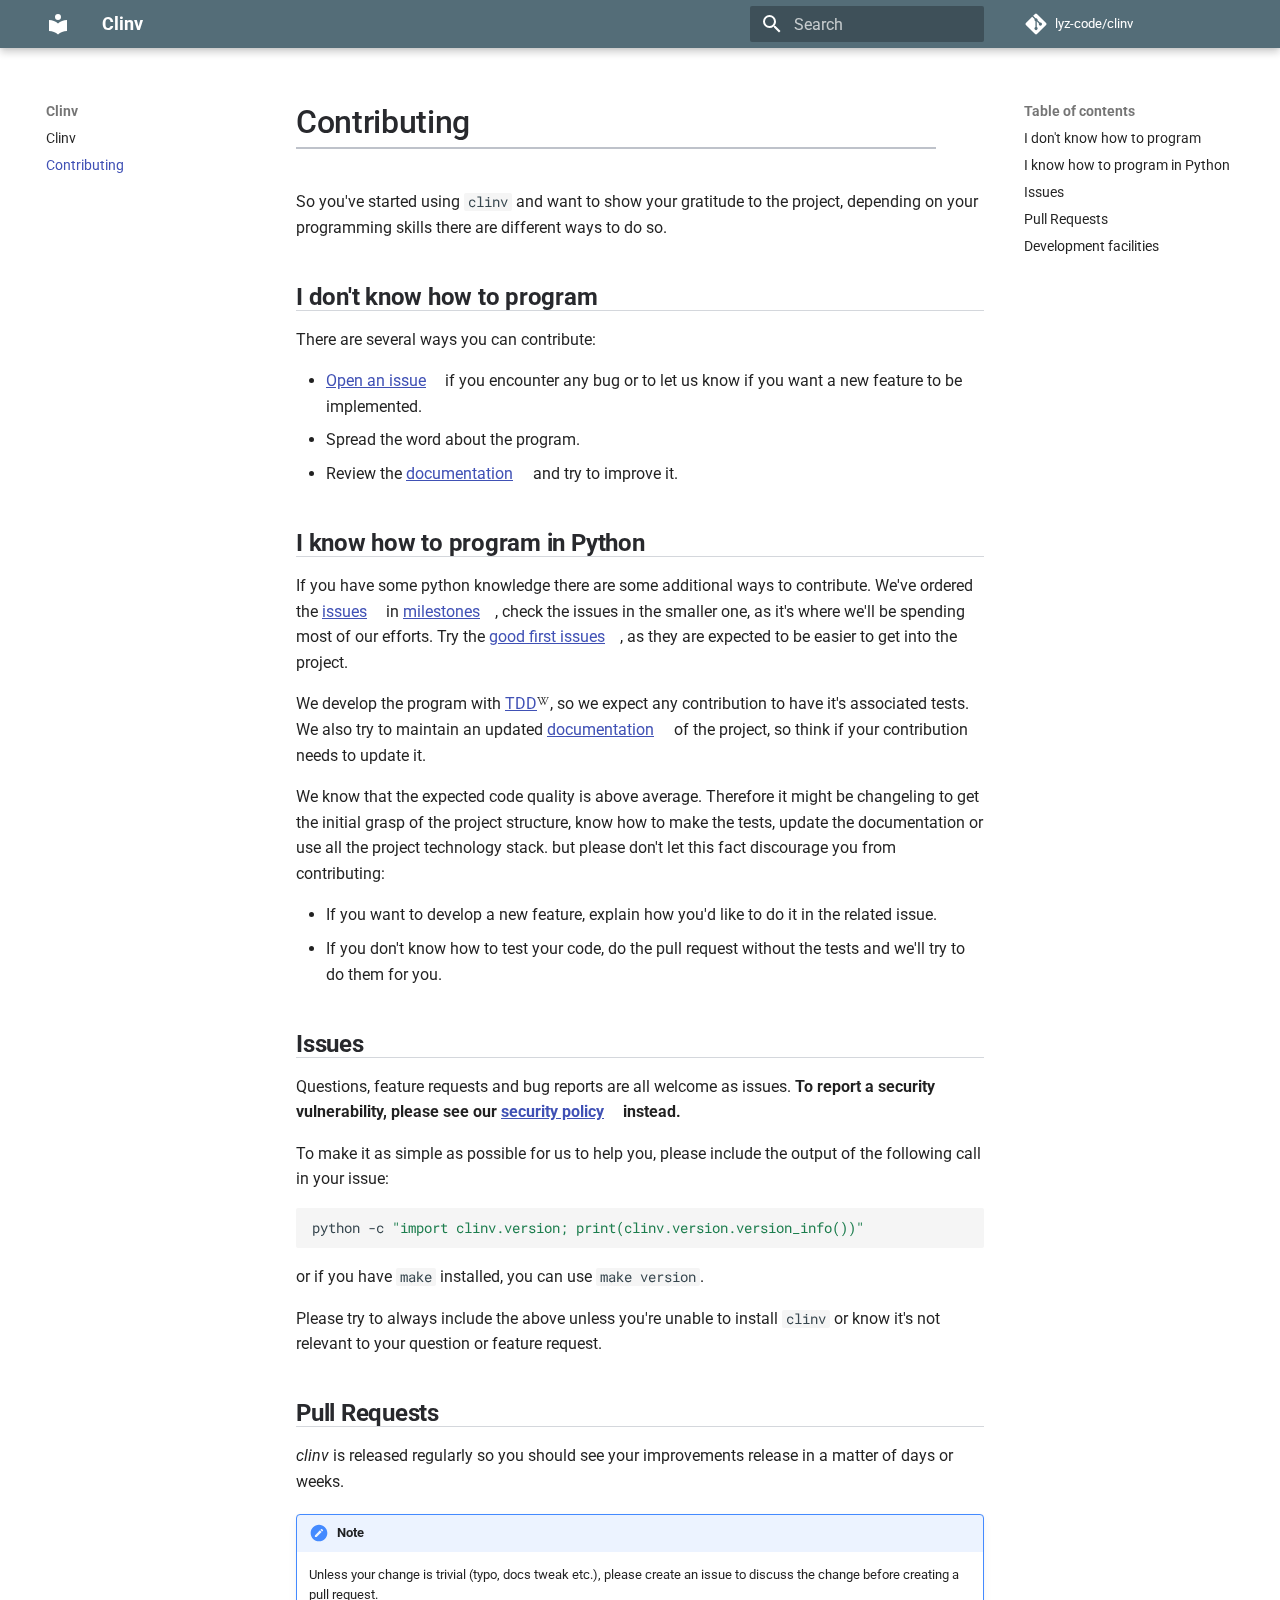
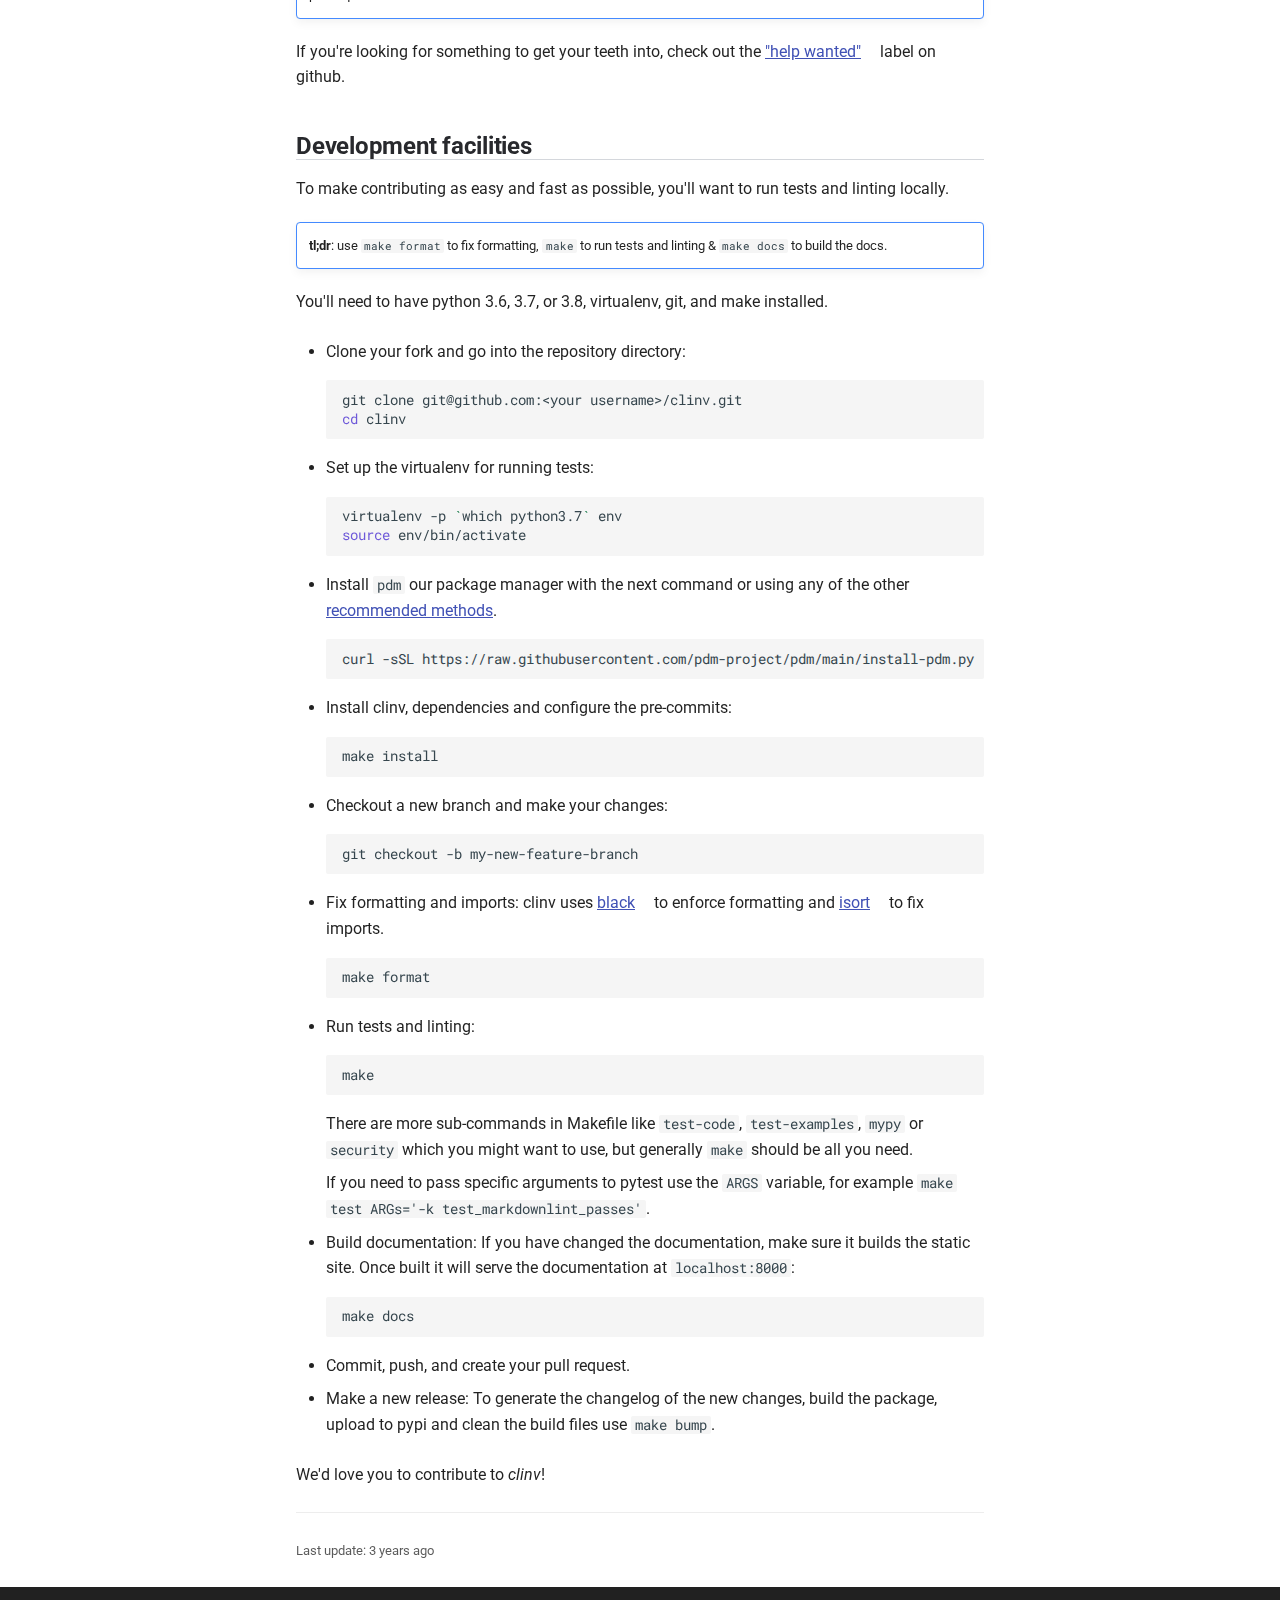
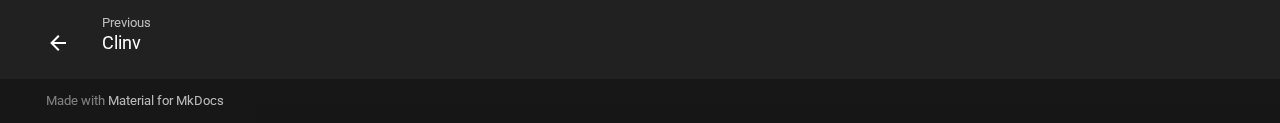
==== commit abbdf087: "deploy: cc09d6296225717f5ed5543c77c4e1275d112b06" ====
--- a/contributing/index.html
+++ b/contributing/index.html
@@ -1,11 +1,12 @@
-<!doctype html><html lang=en class=no-js> <head><meta charset=utf-8><meta name=viewport content="width=device-width,initial-scale=1"><meta name=author content=Lyz><link href=https://lyz-code.github.io/clinv/contributing/ rel=canonical><link rel=icon href=../assets/images/favicon.png><meta name=generator content="mkdocs-1.4.2, mkdocs-material-8.5.8"><title>Contributing - Clinv</title><link rel=stylesheet href=../assets/stylesheets/main.20d9efc8.min.css><link rel=stylesheet href=../assets/stylesheets/palette.815d1a91.min.css><meta name=theme-color content=#546d78><link rel=preconnect href=https://fonts.gstatic.com crossorigin><link rel=stylesheet href="https://fonts.googleapis.com/css?family=Roboto:300,300i,400,400i,700,700i%7CRoboto+Mono:400,400i,700,700i&display=fallback"><style>:root{--md-text-font:"Roboto";--md-code-font:"Roboto Mono"}</style><link rel=stylesheet href=../css/timeago.css><link rel=stylesheet href=../assets/_mkdocstrings.css><link rel=stylesheet href=../stylesheets/extra.css><link rel=stylesheet href=../stylesheets/links.css><script>__md_scope=new URL("..",location),__md_hash=e=>[...e].reduce((e,_)=>(e<<5)-e+_.charCodeAt(0),0),__md_get=(e,_=localStorage,t=__md_scope)=>JSON.parse(_.getItem(t.pathname+"."+e)),__md_set=(e,_,t=localStorage,a=__md_scope)=>{try{t.setItem(a.pathname+"."+e,JSON.stringify(_))}catch(e){}}</script></head> <body dir=ltr data-md-color-scheme data-md-color-primary=blue-grey data-md-color-accent=light-blue> <input class=md-toggle data-md-toggle=drawer type=checkbox id=__drawer autocomplete=off> <input class=md-toggle data-md-toggle=search type=checkbox id=__search autocomplete=off> <label class=md-overlay for=__drawer></label> <div data-md-component=skip> <a href=#i-dont-know-how-to-program class=md-skip> Skip to content </a> </div> <div data-md-component=announce> </div> <header class=md-header data-md-component=header> <nav class="md-header__inner md-grid" aria-label=Header> <a href=.. title=Clinv class="md-header__button md-logo" aria-label=Clinv data-md-component=logo> <svg xmlns=http://www.w3.org/2000/svg viewbox="0 0 24 24"><path d="M12 8a3 3 0 0 0 3-3 3 3 0 0 0-3-3 3 3 0 0 0-3 3 3 3 0 0 0 3 3m0 3.54C9.64 9.35 6.5 8 3 8v11c3.5 0 6.64 1.35 9 3.54 2.36-2.19 5.5-3.54 9-3.54V8c-3.5 0-6.64 1.35-9 3.54Z"/></svg> </a> <label class="md-header__button md-icon" for=__drawer> <svg xmlns=http://www.w3.org/2000/svg viewbox="0 0 24 24"><path d="M3 6h18v2H3V6m0 5h18v2H3v-2m0 5h18v2H3v-2Z"/></svg> </label> <div class=md-header__title data-md-component=header-title> <div class=md-header__ellipsis> <div class=md-header__topic> <span class=md-ellipsis> Clinv </span> </div> <div class=md-header__topic data-md-component=header-topic> <span class=md-ellipsis> Contributing </span> </div> </div> </div> <label class="md-header__button md-icon" for=__search> <svg xmlns=http://www.w3.org/2000/svg viewbox="0 0 24 24"><path d="M9.5 3A6.5 6.5 0 0 1 16 9.5c0 1.61-.59 3.09-1.56 4.23l.27.27h.79l5 5-1.5 1.5-5-5v-.79l-.27-.27A6.516 6.516 0 0 1 9.5 16 6.5 6.5 0 0 1 3 9.5 6.5 6.5 0 0 1 9.5 3m0 2C7 5 5 7 5 9.5S7 14 9.5 14 14 12 14 9.5 12 5 9.5 5Z"/></svg> </label> <div class=md-search data-md-component=search role=dialog> <label class=md-search__overlay for=__search></label> <div class=md-search__inner role=search> <form class=md-search__form name=search> <input type=text class=md-search__input name=query aria-label=Search placeholder=Search autocapitalize=off autocorrect=off autocomplete=off spellcheck=false data-md-component=search-query required> <label class="md-search__icon md-icon" for=__search> <svg xmlns=http://www.w3.org/2000/svg viewbox="0 0 24 24"><path d="M9.5 3A6.5 6.5 0 0 1 16 9.5c0 1.61-.59 3.09-1.56 4.23l.27.27h.79l5 5-1.5 1.5-5-5v-.79l-.27-.27A6.516 6.516 0 0 1 9.5 16 6.5 6.5 0 0 1 3 9.5 6.5 6.5 0 0 1 9.5 3m0 2C7 5 5 7 5 9.5S7 14 9.5 14 14 12 14 9.5 12 5 9.5 5Z"/></svg> <svg xmlns=http://www.w3.org/2000/svg viewbox="0 0 24 24"><path d="M20 11v2H8l5.5 5.5-1.42 1.42L4.16 12l7.92-7.92L13.5 5.5 8 11h12Z"/></svg> </label> <nav class=md-search__options aria-label=Search> <button type=reset class="md-search__icon md-icon" title=Clear aria-label=Clear tabindex=-1> <svg xmlns=http://www.w3.org/2000/svg viewbox="0 0 24 24"><path d="M19 6.41 17.59 5 12 10.59 6.41 5 5 6.41 10.59 12 5 17.59 6.41 19 12 13.41 17.59 19 19 17.59 13.41 12 19 6.41Z"/></svg> </button> </nav> </form> <div class=md-search__output> <div class=md-search__scrollwrap data-md-scrollfix> <div class=md-search-result data-md-component=search-result> <div class=md-search-result__meta> Initializing search </div> <ol class=md-search-result__list></ol> </div> </div> </div> </div> </div> <div class=md-header__source> <a href=https://github.com/lyz-code/clinv title="Go to repository" class=md-source data-md-component=source> <div class="md-source__icon md-icon"> <svg xmlns=http://www.w3.org/2000/svg viewbox="0 0 448 512"><!-- Font Awesome Free 6.2.0 by @fontawesome - https://fontawesome.com License - https://fontawesome.com/license/free (Icons: CC BY 4.0, Fonts: SIL OFL 1.1, Code: MIT License) Copyright 2022 Fonticons, Inc.--><path d="M439.55 236.05 244 40.45a28.87 28.87 0 0 0-40.81 0l-40.66 40.63 51.52 51.52c27.06-9.14 52.68 16.77 43.39 43.68l49.66 49.66c34.23-11.8 61.18 31 35.47 56.69-26.49 26.49-70.21-2.87-56-37.34L240.22 199v121.85c25.3 12.54 22.26 41.85 9.08 55a34.34 34.34 0 0 1-48.55 0c-17.57-17.6-11.07-46.91 11.25-56v-123c-20.8-8.51-24.6-30.74-18.64-45L142.57 101 8.45 235.14a28.86 28.86 0 0 0 0 40.81l195.61 195.6a28.86 28.86 0 0 0 40.8 0l194.69-194.69a28.86 28.86 0 0 0 0-40.81z"/></svg> </div> <div class=md-source__repository> lyz-code/clinv </div> </a> </div> </nav> </header> <div class=md-container data-md-component=container> <main class=md-main data-md-component=main> <div class="md-main__inner md-grid"> <div class="md-sidebar md-sidebar--primary" data-md-component=sidebar data-md-type=navigation> <div class=md-sidebar__scrollwrap> <div class=md-sidebar__inner> <nav class="md-nav md-nav--primary" aria-label=Navigation data-md-level=0> <label class=md-nav__title for=__drawer> <a href=.. title=Clinv class="md-nav__button md-logo" aria-label=Clinv data-md-component=logo> <svg xmlns=http://www.w3.org/2000/svg viewbox="0 0 24 24"><path d="M12 8a3 3 0 0 0 3-3 3 3 0 0 0-3-3 3 3 0 0 0-3 3 3 3 0 0 0 3 3m0 3.54C9.64 9.35 6.5 8 3 8v11c3.5 0 6.64 1.35 9 3.54 2.36-2.19 5.5-3.54 9-3.54V8c-3.5 0-6.64 1.35-9 3.54Z"/></svg> </a> Clinv </label> <div class=md-nav__source> <a href=https://github.com/lyz-code/clinv title="Go to repository" class=md-source data-md-component=source> <div class="md-source__icon md-icon"> <svg xmlns=http://www.w3.org/2000/svg viewbox="0 0 448 512"><!-- Font Awesome Free 6.2.0 by @fontawesome - https://fontawesome.com License - https://fontawesome.com/license/free (Icons: CC BY 4.0, Fonts: SIL OFL 1.1, Code: MIT License) Copyright 2022 Fonticons, Inc.--><path d="M439.55 236.05 244 40.45a28.87 28.87 0 0 0-40.81 0l-40.66 40.63 51.52 51.52c27.06-9.14 52.68 16.77 43.39 43.68l49.66 49.66c34.23-11.8 61.18 31 35.47 56.69-26.49 26.49-70.21-2.87-56-37.34L240.22 199v121.85c25.3 12.54 22.26 41.85 9.08 55a34.34 34.34 0 0 1-48.55 0c-17.57-17.6-11.07-46.91 11.25-56v-123c-20.8-8.51-24.6-30.74-18.64-45L142.57 101 8.45 235.14a28.86 28.86 0 0 0 0 40.81l195.61 195.6a28.86 28.86 0 0 0 40.8 0l194.69-194.69a28.86 28.86 0 0 0 0-40.81z"/></svg> </div> <div class=md-source__repository> lyz-code/clinv </div> </a> </div> <ul class=md-nav__list data-md-scrollfix> <li class=md-nav__item> <a href=.. class=md-nav__link> Clinv </a> </li> <li class="md-nav__item md-nav__item--active"> <input class="md-nav__toggle md-toggle" data-md-toggle=toc type=checkbox id=__toc> <label class="md-nav__link md-nav__link--active" for=__toc> Contributing <span class="md-nav__icon md-icon"></span> </label> <a href=./ class="md-nav__link md-nav__link--active"> Contributing </a> <nav class="md-nav md-nav--secondary" aria-label="Table of contents"> <label class=md-nav__title for=__toc> <span class="md-nav__icon md-icon"></span> Table of contents </label> <ul class=md-nav__list data-md-component=toc data-md-scrollfix> <li class=md-nav__item> <a href=#i-dont-know-how-to-program class=md-nav__link> I don't know how to program </a> </li> <li class=md-nav__item> <a href=#i-know-how-to-program-in-python class=md-nav__link> I know how to program in Python </a> </li> <li class=md-nav__item> <a href=#issues class=md-nav__link> Issues </a> </li> <li class=md-nav__item> <a href=#pull-requests class=md-nav__link> Pull Requests </a> </li> <li class=md-nav__item> <a href=#development-facilities class=md-nav__link> Development facilities </a> </li> </ul> </nav> </li> </ul> </nav> </div> </div> </div> <div class="md-sidebar md-sidebar--secondary" data-md-component=sidebar data-md-type=toc> <div class=md-sidebar__scrollwrap> <div class=md-sidebar__inner> <nav class="md-nav md-nav--secondary" aria-label="Table of contents"> <label class=md-nav__title for=__toc> <span class="md-nav__icon md-icon"></span> Table of contents </label> <ul class=md-nav__list data-md-component=toc data-md-scrollfix> <li class=md-nav__item> <a href=#i-dont-know-how-to-program class=md-nav__link> I don't know how to program </a> </li> <li class=md-nav__item> <a href=#i-know-how-to-program-in-python class=md-nav__link> I know how to program in Python </a> </li> <li class=md-nav__item> <a href=#issues class=md-nav__link> Issues </a> </li> <li class=md-nav__item> <a href=#pull-requests class=md-nav__link> Pull Requests </a> </li> <li class=md-nav__item> <a href=#development-facilities class=md-nav__link> Development facilities </a> </li> </ul> </nav> </div> </div> </div> <div class=md-content data-md-component=content> <article class="md-content__inner md-typeset"> <a href=https://github.com/lyz-code/clinv/edit/master/docs/contributing.md title="Edit this page" class="md-content__button md-icon"> <svg xmlns=http://www.w3.org/2000/svg viewbox="0 0 24 24"><path d="M20.71 7.04c.39-.39.39-1.04 0-1.41l-2.34-2.34c-.37-.39-1.02-.39-1.41 0l-1.84 1.83 3.75 3.75M3 17.25V21h3.75L17.81 9.93l-3.75-3.75L3 17.25Z"/></svg> </a> <h1>Contributing</h1> <p>So you've started using <code>clinv</code> and want to show your gratitude to the project, depending on your programming skills there are different ways to do so.</p> <h2 id=i-dont-know-how-to-program>I don't know how to program<a class=headerlink href=#i-dont-know-how-to-program title="Permanent link">&para;</a></h2> <p>There are several ways you can contribute:</p> <ul> <li><a href=https://github.com/lyz-code/clinv/issues/new>Open an issue</a> if you encounter any bug or to let us know if you want a new feature to be implemented.</li> <li>Spread the word about the program.</li> <li>Review the <a href=https://lyz-code.github.io/clinv>documentation</a> and try to improve it.</li> </ul> <h2 id=i-know-how-to-program-in-python>I know how to program in Python<a class=headerlink href=#i-know-how-to-program-in-python title="Permanent link">&para;</a></h2> <p>If you have some python knowledge there are some additional ways to contribute. We've ordered the <a href=https://github.com/lyz-code/clinv/issues>issues</a> in <a href=https://github.com/lyz-code/clinv/milestones>milestones</a>, check the issues in the smaller one, as it's where we'll be spending most of our efforts. Try the <a href="https://github.com/lyz-code/clinv/issues?q=is%3Aissue+is%3Aopen+label%3A%22good+first+issue%22">good first issues</a>, as they are expected to be easier to get into the project.</p> <p>We develop the program with <a href=https://en.wikipedia.org/wiki/Test-driven_development>TDD</a>, so we expect any contribution to have it's associated tests. We also try to maintain an updated <a href=https://lyz-code.github.io/clinv>documentation</a> of the project, so think if your contribution needs to update it.</p> <p>We know that the expected code quality is above average. Therefore it might be changeling to get the initial grasp of the project structure, know how to make the tests, update the documentation or use all the project technology stack. but please don't let this fact discourage you from contributing:</p> <ul> <li>If you want to develop a new feature, explain how you'd like to do it in the related issue.</li> <li>If you don't know how to test your code, do the pull request without the tests and we'll try to do them for you.</li> </ul> <h2 id=issues>Issues<a class=headerlink href=#issues title="Permanent link">&para;</a></h2> <p>Questions, feature requests and bug reports are all welcome as issues. <strong>To report a security vulnerability, please see our <a href=https://github.com/lyz-code/clinv/security/policy>security policy</a> instead.</strong></p> <p>To make it as simple as possible for us to help you, please include the output of the following call in your issue:</p> <div class=highlight><pre><span></span><code>python -c <span class=s2>&quot;import clinv.version; print(clinv.version.version_info())&quot;</span>
-</code></pre></div> <p>or if you have <code>make</code> installed, you can use <code>make version</code>.</p> <p>Please try to always include the above unless you're unable to install <code>clinv</code> or know it's not relevant to your question or feature request.</p> <h2 id=pull-requests>Pull Requests<a class=headerlink href=#pull-requests title="Permanent link">&para;</a></h2> <p><em>clinv</em> is released regularly so you should see your improvements release in a matter of days or weeks.</p> <div class="admonition note"> <p class=admonition-title>Note</p> <p>Unless your change is trivial (typo, docs tweak etc.), please create an issue to discuss the change before creating a pull request.</p> </div> <p>If you're looking for something to get your teeth into, check out the <a href="https://github.com/lyz-code/clinv/issues?q=is%3Aopen+is%3Aissue+label%3A%22help+wanted%22">"help wanted"</a> label on github.</p> <h2 id=development-facilities>Development facilities<a class=headerlink href=#development-facilities title="Permanent link">&para;</a></h2> <p>To make contributing as easy and fast as possible, you'll want to run tests and linting locally.</p> <div class="admonition note"> <p><strong>tl;dr</strong>: use <code>make format</code> to fix formatting, <code>make</code> to run tests and linting &amp; <code>make docs</code> to build the docs.</p> </div> <p>You'll need to have python 3.6, 3.7, or 3.8, virtualenv, git, and make installed.</p> <ul> <li> <p>Clone your fork and go into the repository directory:</p> <div class=highlight><pre><span></span><code>git clone git@github.com:&lt;your username&gt;/clinv.git
-<span class=nb>cd</span> clinv
-</code></pre></div> </li> <li> <p>Set up the virtualenv for running tests:</p> <div class=highlight><pre><span></span><code>virtualenv -p <span class=sb>`</span>which python3.7<span class=sb>`</span> env
-<span class=nb>source</span> env/bin/activate
-</code></pre></div> </li> <li> <p>Install clinv, dependencies and configure the pre-commits:</p> <div class=highlight><pre><span></span><code>make install
-</code></pre></div> </li> <li> <p>Checkout a new branch and make your changes:</p> <div class=highlight><pre><span></span><code>git checkout -b my-new-feature-branch
-</code></pre></div> </li> <li> <p>Fix formatting and imports: clinv uses <a href=https://github.com/ambv/black>black</a> to enforce formatting and <a href=https://github.com/timothycrosley/isort>isort</a> to fix imports.</p> <div class=highlight><pre><span></span><code>make format
+<!doctype html><html lang=en class=no-js> <head><meta charset=utf-8><meta name=viewport content="width=device-width,initial-scale=1"><meta name=author content=Lyz><link href=https://lyz-code.github.io/clinv/contributing/ rel=canonical><link rel=prev href=..><link rel=icon href=../assets/images/favicon.png><meta name=generator content="mkdocs-1.4.2, mkdocs-material-9.0.12"><title>Contributing - Clinv</title><link rel=stylesheet href=../assets/stylesheets/main.0d440cfe.min.css><link rel=stylesheet href=../assets/stylesheets/palette.2505c338.min.css><link rel=preconnect href=https://fonts.gstatic.com crossorigin><link rel=stylesheet href="https://fonts.googleapis.com/css?family=Roboto:300,300i,400,400i,700,700i%7CRoboto+Mono:400,400i,700,700i&display=fallback"><style>:root{--md-text-font:"Roboto";--md-code-font:"Roboto Mono"}</style><link rel=stylesheet href=../css/timeago.css><link rel=stylesheet href=../assets/_mkdocstrings.css><link rel=stylesheet href=../stylesheets/extra.css><link rel=stylesheet href=../stylesheets/links.css><script>__md_scope=new URL("..",location),__md_hash=e=>[...e].reduce((e,_)=>(e<<5)-e+_.charCodeAt(0),0),__md_get=(e,_=localStorage,t=__md_scope)=>JSON.parse(_.getItem(t.pathname+"."+e)),__md_set=(e,_,t=localStorage,a=__md_scope)=>{try{t.setItem(a.pathname+"."+e,JSON.stringify(_))}catch(e){}}</script></head> <body dir=ltr data-md-color-scheme=default data-md-color-primary=blue-grey data-md-color-accent=light-blue> <input class=md-toggle data-md-toggle=drawer type=checkbox id=__drawer autocomplete=off> <input class=md-toggle data-md-toggle=search type=checkbox id=__search autocomplete=off> <label class=md-overlay for=__drawer></label> <div data-md-component=skip> <a href=#i-dont-know-how-to-program class=md-skip> Skip to content </a> </div> <div data-md-component=announce> </div> <header class=md-header data-md-component=header> <nav class="md-header__inner md-grid" aria-label=Header> <a href=.. title=Clinv class="md-header__button md-logo" aria-label=Clinv data-md-component=logo> <svg xmlns=http://www.w3.org/2000/svg viewbox="0 0 24 24"><path d="M12 8a3 3 0 0 0 3-3 3 3 0 0 0-3-3 3 3 0 0 0-3 3 3 3 0 0 0 3 3m0 3.54C9.64 9.35 6.5 8 3 8v11c3.5 0 6.64 1.35 9 3.54 2.36-2.19 5.5-3.54 9-3.54V8c-3.5 0-6.64 1.35-9 3.54Z"/></svg> </a> <label class="md-header__button md-icon" for=__drawer> <svg xmlns=http://www.w3.org/2000/svg viewbox="0 0 24 24"><path d="M3 6h18v2H3V6m0 5h18v2H3v-2m0 5h18v2H3v-2Z"/></svg> </label> <div class=md-header__title data-md-component=header-title> <div class=md-header__ellipsis> <div class=md-header__topic> <span class=md-ellipsis> Clinv </span> </div> <div class=md-header__topic data-md-component=header-topic> <span class=md-ellipsis> Contributing </span> </div> </div> </div> <label class="md-header__button md-icon" for=__search> <svg xmlns=http://www.w3.org/2000/svg viewbox="0 0 24 24"><path d="M9.5 3A6.5 6.5 0 0 1 16 9.5c0 1.61-.59 3.09-1.56 4.23l.27.27h.79l5 5-1.5 1.5-5-5v-.79l-.27-.27A6.516 6.516 0 0 1 9.5 16 6.5 6.5 0 0 1 3 9.5 6.5 6.5 0 0 1 9.5 3m0 2C7 5 5 7 5 9.5S7 14 9.5 14 14 12 14 9.5 12 5 9.5 5Z"/></svg> </label> <div class=md-search data-md-component=search role=dialog> <label class=md-search__overlay for=__search></label> <div class=md-search__inner role=search> <form class=md-search__form name=search> <input type=text class=md-search__input name=query aria-label=Search placeholder=Search autocapitalize=off autocorrect=off autocomplete=off spellcheck=false data-md-component=search-query required> <label class="md-search__icon md-icon" for=__search> <svg xmlns=http://www.w3.org/2000/svg viewbox="0 0 24 24"><path d="M9.5 3A6.5 6.5 0 0 1 16 9.5c0 1.61-.59 3.09-1.56 4.23l.27.27h.79l5 5-1.5 1.5-5-5v-.79l-.27-.27A6.516 6.516 0 0 1 9.5 16 6.5 6.5 0 0 1 3 9.5 6.5 6.5 0 0 1 9.5 3m0 2C7 5 5 7 5 9.5S7 14 9.5 14 14 12 14 9.5 12 5 9.5 5Z"/></svg> <svg xmlns=http://www.w3.org/2000/svg viewbox="0 0 24 24"><path d="M20 11v2H8l5.5 5.5-1.42 1.42L4.16 12l7.92-7.92L13.5 5.5 8 11h12Z"/></svg> </label> <nav class=md-search__options aria-label=Search> <button type=reset class="md-search__icon md-icon" title=Clear aria-label=Clear tabindex=-1> <svg xmlns=http://www.w3.org/2000/svg viewbox="0 0 24 24"><path d="M19 6.41 17.59 5 12 10.59 6.41 5 5 6.41 10.59 12 5 17.59 6.41 19 12 13.41 17.59 19 19 17.59 13.41 12 19 6.41Z"/></svg> </button> </nav> </form> <div class=md-search__output> <div class=md-search__scrollwrap data-md-scrollfix> <div class=md-search-result data-md-component=search-result> <div class=md-search-result__meta> Initializing search </div> <ol class=md-search-result__list role=presentation></ol> </div> </div> </div> </div> </div> <div class=md-header__source> <a href=https://github.com/lyz-code/clinv title="Go to repository" class=md-source data-md-component=source> <div class="md-source__icon md-icon"> <svg xmlns=http://www.w3.org/2000/svg viewbox="0 0 448 512"><!-- Font Awesome Free 6.2.1 by @fontawesome - https://fontawesome.com License - https://fontawesome.com/license/free (Icons: CC BY 4.0, Fonts: SIL OFL 1.1, Code: MIT License) Copyright 2022 Fonticons, Inc.--><path d="M439.55 236.05 244 40.45a28.87 28.87 0 0 0-40.81 0l-40.66 40.63 51.52 51.52c27.06-9.14 52.68 16.77 43.39 43.68l49.66 49.66c34.23-11.8 61.18 31 35.47 56.69-26.49 26.49-70.21-2.87-56-37.34L240.22 199v121.85c25.3 12.54 22.26 41.85 9.08 55a34.34 34.34 0 0 1-48.55 0c-17.57-17.6-11.07-46.91 11.25-56v-123c-20.8-8.51-24.6-30.74-18.64-45L142.57 101 8.45 235.14a28.86 28.86 0 0 0 0 40.81l195.61 195.6a28.86 28.86 0 0 0 40.8 0l194.69-194.69a28.86 28.86 0 0 0 0-40.81z"/></svg> </div> <div class=md-source__repository> lyz-code/clinv </div> </a> </div> </nav> </header> <div class=md-container data-md-component=container> <main class=md-main data-md-component=main> <div class="md-main__inner md-grid"> <div class="md-sidebar md-sidebar--primary" data-md-component=sidebar data-md-type=navigation> <div class=md-sidebar__scrollwrap> <div class=md-sidebar__inner> <nav class="md-nav md-nav--primary" aria-label=Navigation data-md-level=0> <label class=md-nav__title for=__drawer> <a href=.. title=Clinv class="md-nav__button md-logo" aria-label=Clinv data-md-component=logo> <svg xmlns=http://www.w3.org/2000/svg viewbox="0 0 24 24"><path d="M12 8a3 3 0 0 0 3-3 3 3 0 0 0-3-3 3 3 0 0 0-3 3 3 3 0 0 0 3 3m0 3.54C9.64 9.35 6.5 8 3 8v11c3.5 0 6.64 1.35 9 3.54 2.36-2.19 5.5-3.54 9-3.54V8c-3.5 0-6.64 1.35-9 3.54Z"/></svg> </a> Clinv </label> <div class=md-nav__source> <a href=https://github.com/lyz-code/clinv title="Go to repository" class=md-source data-md-component=source> <div class="md-source__icon md-icon"> <svg xmlns=http://www.w3.org/2000/svg viewbox="0 0 448 512"><!-- Font Awesome Free 6.2.1 by @fontawesome - https://fontawesome.com License - https://fontawesome.com/license/free (Icons: CC BY 4.0, Fonts: SIL OFL 1.1, Code: MIT License) Copyright 2022 Fonticons, Inc.--><path d="M439.55 236.05 244 40.45a28.87 28.87 0 0 0-40.81 0l-40.66 40.63 51.52 51.52c27.06-9.14 52.68 16.77 43.39 43.68l49.66 49.66c34.23-11.8 61.18 31 35.47 56.69-26.49 26.49-70.21-2.87-56-37.34L240.22 199v121.85c25.3 12.54 22.26 41.85 9.08 55a34.34 34.34 0 0 1-48.55 0c-17.57-17.6-11.07-46.91 11.25-56v-123c-20.8-8.51-24.6-30.74-18.64-45L142.57 101 8.45 235.14a28.86 28.86 0 0 0 0 40.81l195.61 195.6a28.86 28.86 0 0 0 40.8 0l194.69-194.69a28.86 28.86 0 0 0 0-40.81z"/></svg> </div> <div class=md-source__repository> lyz-code/clinv </div> </a> </div> <ul class=md-nav__list data-md-scrollfix> <li class=md-nav__item> <a href=.. class=md-nav__link> Clinv </a> </li> <li class="md-nav__item md-nav__item--active"> <input class="md-nav__toggle md-toggle" type=checkbox id=__toc> <label class="md-nav__link md-nav__link--active" for=__toc> Contributing <span class="md-nav__icon md-icon"></span> </label> <a href=./ class="md-nav__link md-nav__link--active"> Contributing </a> <nav class="md-nav md-nav--secondary" aria-label="Table of contents"> <label class=md-nav__title for=__toc> <span class="md-nav__icon md-icon"></span> Table of contents </label> <ul class=md-nav__list data-md-component=toc data-md-scrollfix> <li class=md-nav__item> <a href=#i-dont-know-how-to-program class=md-nav__link> I don't know how to program </a> </li> <li class=md-nav__item> <a href=#i-know-how-to-program-in-python class=md-nav__link> I know how to program in Python </a> </li> <li class=md-nav__item> <a href=#issues class=md-nav__link> Issues </a> </li> <li class=md-nav__item> <a href=#pull-requests class=md-nav__link> Pull Requests </a> </li> <li class=md-nav__item> <a href=#development-facilities class=md-nav__link> Development facilities </a> </li> </ul> </nav> </li> </ul> </nav> </div> </div> </div> <div class="md-sidebar md-sidebar--secondary" data-md-component=sidebar data-md-type=toc> <div class=md-sidebar__scrollwrap> <div class=md-sidebar__inner> <nav class="md-nav md-nav--secondary" aria-label="Table of contents"> <label class=md-nav__title for=__toc> <span class="md-nav__icon md-icon"></span> Table of contents </label> <ul class=md-nav__list data-md-component=toc data-md-scrollfix> <li class=md-nav__item> <a href=#i-dont-know-how-to-program class=md-nav__link> I don't know how to program </a> </li> <li class=md-nav__item> <a href=#i-know-how-to-program-in-python class=md-nav__link> I know how to program in Python </a> </li> <li class=md-nav__item> <a href=#issues class=md-nav__link> Issues </a> </li> <li class=md-nav__item> <a href=#pull-requests class=md-nav__link> Pull Requests </a> </li> <li class=md-nav__item> <a href=#development-facilities class=md-nav__link> Development facilities </a> </li> </ul> </nav> </div> </div> </div> <div class=md-content data-md-component=content> <article class="md-content__inner md-typeset"> <h1>Contributing</h1> <p>So you've started using <code>clinv</code> and want to show your gratitude to the project, depending on your programming skills there are different ways to do so.</p> <h2 id=i-dont-know-how-to-program>I don't know how to program<a class=headerlink href=#i-dont-know-how-to-program title="Permanent link">&para;</a></h2> <p>There are several ways you can contribute:</p> <ul> <li><a href=https://github.com/lyz-code/clinv/issues/new>Open an issue</a> if you encounter any bug or to let us know if you want a new feature to be implemented.</li> <li>Spread the word about the program.</li> <li>Review the <a href=https://lyz-code.github.io/clinv>documentation</a> and try to improve it.</li> </ul> <h2 id=i-know-how-to-program-in-python>I know how to program in Python<a class=headerlink href=#i-know-how-to-program-in-python title="Permanent link">&para;</a></h2> <p>If you have some python knowledge there are some additional ways to contribute. We've ordered the <a href=https://github.com/lyz-code/clinv/issues>issues</a> in <a href=https://github.com/lyz-code/clinv/milestones>milestones</a>, check the issues in the smaller one, as it's where we'll be spending most of our efforts. Try the <a href="https://github.com/lyz-code/clinv/issues?q=is%3Aissue+is%3Aopen+label%3A%22good+first+issue%22">good first issues</a>, as they are expected to be easier to get into the project.</p> <p>We develop the program with <a href=https://en.wikipedia.org/wiki/Test-driven_development>TDD</a>, so we expect any contribution to have it's associated tests. We also try to maintain an updated <a href=https://lyz-code.github.io/clinv>documentation</a> of the project, so think if your contribution needs to update it.</p> <p>We know that the expected code quality is above average. Therefore it might be changeling to get the initial grasp of the project structure, know how to make the tests, update the documentation or use all the project technology stack. but please don't let this fact discourage you from contributing:</p> <ul> <li>If you want to develop a new feature, explain how you'd like to do it in the related issue.</li> <li>If you don't know how to test your code, do the pull request without the tests and we'll try to do them for you.</li> </ul> <h2 id=issues>Issues<a class=headerlink href=#issues title="Permanent link">&para;</a></h2> <p>Questions, feature requests and bug reports are all welcome as issues. <strong>To report a security vulnerability, please see our <a href=https://github.com/lyz-code/clinv/security/policy>security policy</a> instead.</strong></p> <p>To make it as simple as possible for us to help you, please include the output of the following call in your issue:</p> <div class=highlight><pre><span></span><code>python<span class=w> </span>-c<span class=w> </span><span class=s2>&quot;import clinv.version; print(clinv.version.version_info())&quot;</span>
+</code></pre></div> <p>or if you have <code>make</code> installed, you can use <code>make version</code>.</p> <p>Please try to always include the above unless you're unable to install <code>clinv</code> or know it's not relevant to your question or feature request.</p> <h2 id=pull-requests>Pull Requests<a class=headerlink href=#pull-requests title="Permanent link">&para;</a></h2> <p><em>clinv</em> is released regularly so you should see your improvements release in a matter of days or weeks.</p> <div class="admonition note"> <p class=admonition-title>Note</p> <p>Unless your change is trivial (typo, docs tweak etc.), please create an issue to discuss the change before creating a pull request.</p> </div> <p>If you're looking for something to get your teeth into, check out the <a href="https://github.com/lyz-code/clinv/issues?q=is%3Aopen+is%3Aissue+label%3A%22help+wanted%22">"help wanted"</a> label on github.</p> <h2 id=development-facilities>Development facilities<a class=headerlink href=#development-facilities title="Permanent link">&para;</a></h2> <p>To make contributing as easy and fast as possible, you'll want to run tests and linting locally.</p> <div class="admonition note"> <p><strong>tl;dr</strong>: use <code>make format</code> to fix formatting, <code>make</code> to run tests and linting &amp; <code>make docs</code> to build the docs.</p> </div> <p>You'll need to have python 3.6, 3.7, or 3.8, virtualenv, git, and make installed.</p> <ul> <li> <p>Clone your fork and go into the repository directory:</p> <div class=highlight><pre><span></span><code>git<span class=w> </span>clone<span class=w> </span>git@github.com:&lt;your<span class=w> </span>username&gt;/clinv.git
+<span class=nb>cd</span><span class=w> </span>clinv
+</code></pre></div> </li> <li> <p>Set up the virtualenv for running tests:</p> <div class=highlight><pre><span></span><code>virtualenv<span class=w> </span>-p<span class=w> </span><span class=sb>`</span>which<span class=w> </span>python3.7<span class=sb>`</span><span class=w> </span>env
+<span class=nb>source</span><span class=w> </span>env/bin/activate
+</code></pre></div> </li> <li> <p>Install <code>pdm</code> our package manager with the next command or using any of the other <a href=https://pdm.fming.dev/latest/#recommended-installation-method>recommended methods</a>.</p> <div class=highlight><pre><span></span><code>curl<span class=w> </span>-sSL<span class=w> </span>https://raw.githubusercontent.com/pdm-project/pdm/main/install-pdm.py<span class=w> </span><span class=p>|</span><span class=w> </span>python3<span class=w> </span>-
+</code></pre></div> </li> <li> <p>Install clinv, dependencies and configure the pre-commits:</p> <div class=highlight><pre><span></span><code>make<span class=w> </span>install
+</code></pre></div> </li> <li> <p>Checkout a new branch and make your changes:</p> <div class=highlight><pre><span></span><code>git<span class=w> </span>checkout<span class=w> </span>-b<span class=w> </span>my-new-feature-branch
+</code></pre></div> </li> <li> <p>Fix formatting and imports: clinv uses <a href=https://github.com/ambv/black>black</a> to enforce formatting and <a href=https://github.com/timothycrosley/isort>isort</a> to fix imports.</p> <div class=highlight><pre><span></span><code>make<span class=w> </span>format
 </code></pre></div> </li> <li> <p>Run tests and linting:</p> <div class=highlight><pre><span></span><code>make
-</code></pre></div> <p>There are more sub-commands in Makefile like <code>test-code</code>, <code>test-examples</code>, <code>mypy</code> or <code>security</code> which you might want to use, but generally <code>make</code> should be all you need.</p> <p>If you need to pass specific arguments to pytest use the <code>ARGS</code> variable, for example <code>make test ARGs='-k test_markdownlint_passes'</code>.</p> </li> <li> <p>Build documentation: If you have changed the documentation, make sure it builds the static site. Once built it will serve the documentation at <code>localhost:8000</code>:</p> <div class=highlight><pre><span></span><code>make docs
-</code></pre></div> </li> <li> <p>Commit, push, and create your pull request.</p> </li> <li> <p>Make a new release: To generate the changelog of the new changes, build the package, upload to pypi and clean the build files use <code>make bump</code>.</p> </li> </ul> <p>We'd love you to contribute to <em>clinv</em>!</p> <hr> <div class=md-source-file> <small> Last update: <span class="git-revision-date-localized-plugin git-revision-date-localized-plugin-timeago"><span class=timeago datetime=2021-02-23T14:54:31+00:00 locale=en></span></span><span class="git-revision-date-localized-plugin git-revision-date-localized-plugin-iso_date">2021-02-23</span> </small> </div> </article> </div> </div> <a href=# class="md-top md-icon" data-md-component=top hidden> <svg xmlns=http://www.w3.org/2000/svg viewbox="0 0 24 24"><path d="M13 20h-2V8l-5.5 5.5-1.42-1.42L12 4.16l7.92 7.92-1.42 1.42L13 8v12Z"/></svg> Back to top </a> </main> <footer class=md-footer> <nav class="md-footer__inner md-grid" aria-label=Footer> <a href=.. class="md-footer__link md-footer__link--prev" aria-label="Previous: Clinv" rel=prev> <div class="md-footer__button md-icon"> <svg xmlns=http://www.w3.org/2000/svg viewbox="0 0 24 24"><path d="M20 11v2H8l5.5 5.5-1.42 1.42L4.16 12l7.92-7.92L13.5 5.5 8 11h12Z"/></svg> </div> <div class=md-footer__title> <div class=md-ellipsis> <span class=md-footer__direction> Previous </span> Clinv </div> </div> </a> </nav> <div class="md-footer-meta md-typeset"> <div class="md-footer-meta__inner md-grid"> <div class=md-copyright> Made with <a href=https://squidfunk.github.io/mkdocs-material/ target=_blank rel=noopener> Material for MkDocs </a> </div> </div> </div> </footer> </div> <div class=md-dialog data-md-component=dialog> <div class="md-dialog__inner md-typeset"></div> </div> <script id=__config type=application/json>{"base": "..", "features": ["navigation.instant", "navigation.top", "content.code.annotate"], "search": "../assets/javascripts/workers/search.16e2a7d4.min.js", "translations": {"clipboard.copied": "Copied to clipboard", "clipboard.copy": "Copy to clipboard", "search.config.lang": "en", "search.config.pipeline": "trimmer, stopWordFilter", "search.config.separator": "[\\s\\-]+", "search.placeholder": "Search", "search.result.more.one": "1 more on this page", "search.result.more.other": "# more on this page", "search.result.none": "No matching documents", "search.result.one": "1 matching document", "search.result.other": "# matching documents", "search.result.placeholder": "Type to start searching", "search.result.term.missing": "Missing", "select.version.title": "Select version"}}</script> <script src=../assets/javascripts/bundle.d6c3db9e.min.js></script> <script src=../js/timeago.min.js></script> <script src=../js/timeago_mkdocs_material.js></script> </body> </html>+</code></pre></div> <p>There are more sub-commands in Makefile like <code>test-code</code>, <code>test-examples</code>, <code>mypy</code> or <code>security</code> which you might want to use, but generally <code>make</code> should be all you need.</p> <p>If you need to pass specific arguments to pytest use the <code>ARGS</code> variable, for example <code>make test ARGs='-k test_markdownlint_passes'</code>.</p> </li> <li> <p>Build documentation: If you have changed the documentation, make sure it builds the static site. Once built it will serve the documentation at <code>localhost:8000</code>:</p> <div class=highlight><pre><span></span><code>make<span class=w> </span>docs
+</code></pre></div> </li> <li> <p>Commit, push, and create your pull request.</p> </li> <li> <p>Make a new release: To generate the changelog of the new changes, build the package, upload to pypi and clean the build files use <code>make bump</code>.</p> </li> </ul> <p>We'd love you to contribute to <em>clinv</em>!</p> <hr> <div class=md-source-file> <small> Last update: <span class="git-revision-date-localized-plugin git-revision-date-localized-plugin-timeago"><span class=timeago datetime=2023-02-13T11:58:41+00:00 locale=en></span></span><span class="git-revision-date-localized-plugin git-revision-date-localized-plugin-iso_date">2023-02-13</span> </small> </div> </article> </div> </div> <a href=# class="md-top md-icon" data-md-component=top hidden> <svg xmlns=http://www.w3.org/2000/svg viewbox="0 0 24 24"><path d="M13 20h-2V8l-5.5 5.5-1.42-1.42L12 4.16l7.92 7.92-1.42 1.42L13 8v12Z"/></svg> Back to top </a> </main> <footer class=md-footer> <nav class="md-footer__inner md-grid" aria-label=Footer> <a href=.. class="md-footer__link md-footer__link--prev" aria-label="Previous: Clinv" rel=prev> <div class="md-footer__button md-icon"> <svg xmlns=http://www.w3.org/2000/svg viewbox="0 0 24 24"><path d="M20 11v2H8l5.5 5.5-1.42 1.42L4.16 12l7.92-7.92L13.5 5.5 8 11h12Z"/></svg> </div> <div class=md-footer__title> <div class=md-ellipsis> <span class=md-footer__direction> Previous </span> Clinv </div> </div> </a> </nav> <div class="md-footer-meta md-typeset"> <div class="md-footer-meta__inner md-grid"> <div class=md-copyright> Made with <a href=https://squidfunk.github.io/mkdocs-material/ target=_blank rel=noopener> Material for MkDocs </a> </div> </div> </div> </footer> </div> <div class=md-dialog data-md-component=dialog> <div class="md-dialog__inner md-typeset"></div> </div> <script id=__config type=application/json>{"base": "..", "features": ["navigation.instant", "navigation.footer", "navigation.top", "content.code.annotate"], "search": "../assets/javascripts/workers/search.db81ec45.min.js", "translations": {"clipboard.copied": "Copied to clipboard", "clipboard.copy": "Copy to clipboard", "search.result.more.one": "1 more on this page", "search.result.more.other": "# more on this page", "search.result.none": "No matching documents", "search.result.one": "1 matching document", "search.result.other": "# matching documents", "search.result.placeholder": "Type to start searching", "search.result.term.missing": "Missing", "select.version": "Select version"}}</script> <script src=../assets/javascripts/bundle.4b2c34cd.min.js></script> <script src=../js/timeago.min.js></script> <script src=../js/timeago_mkdocs_material.js></script> </body> </html>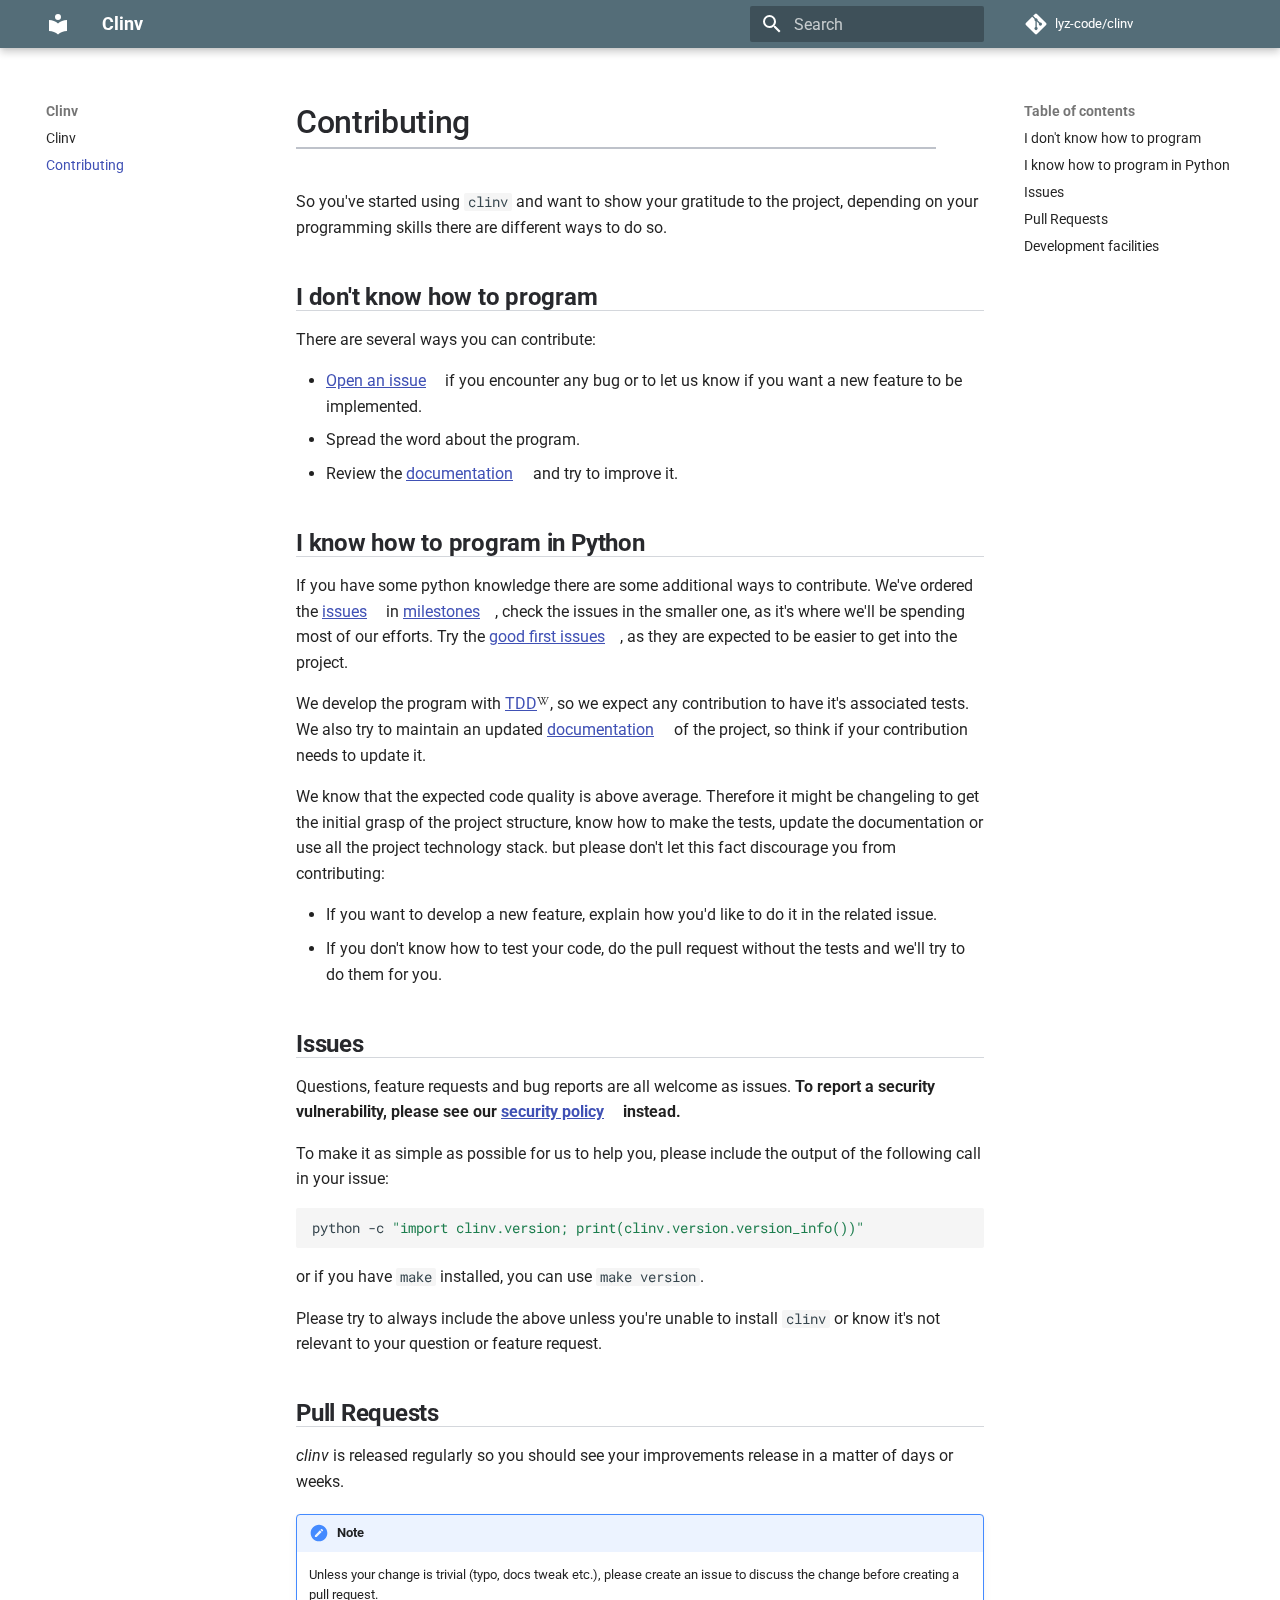
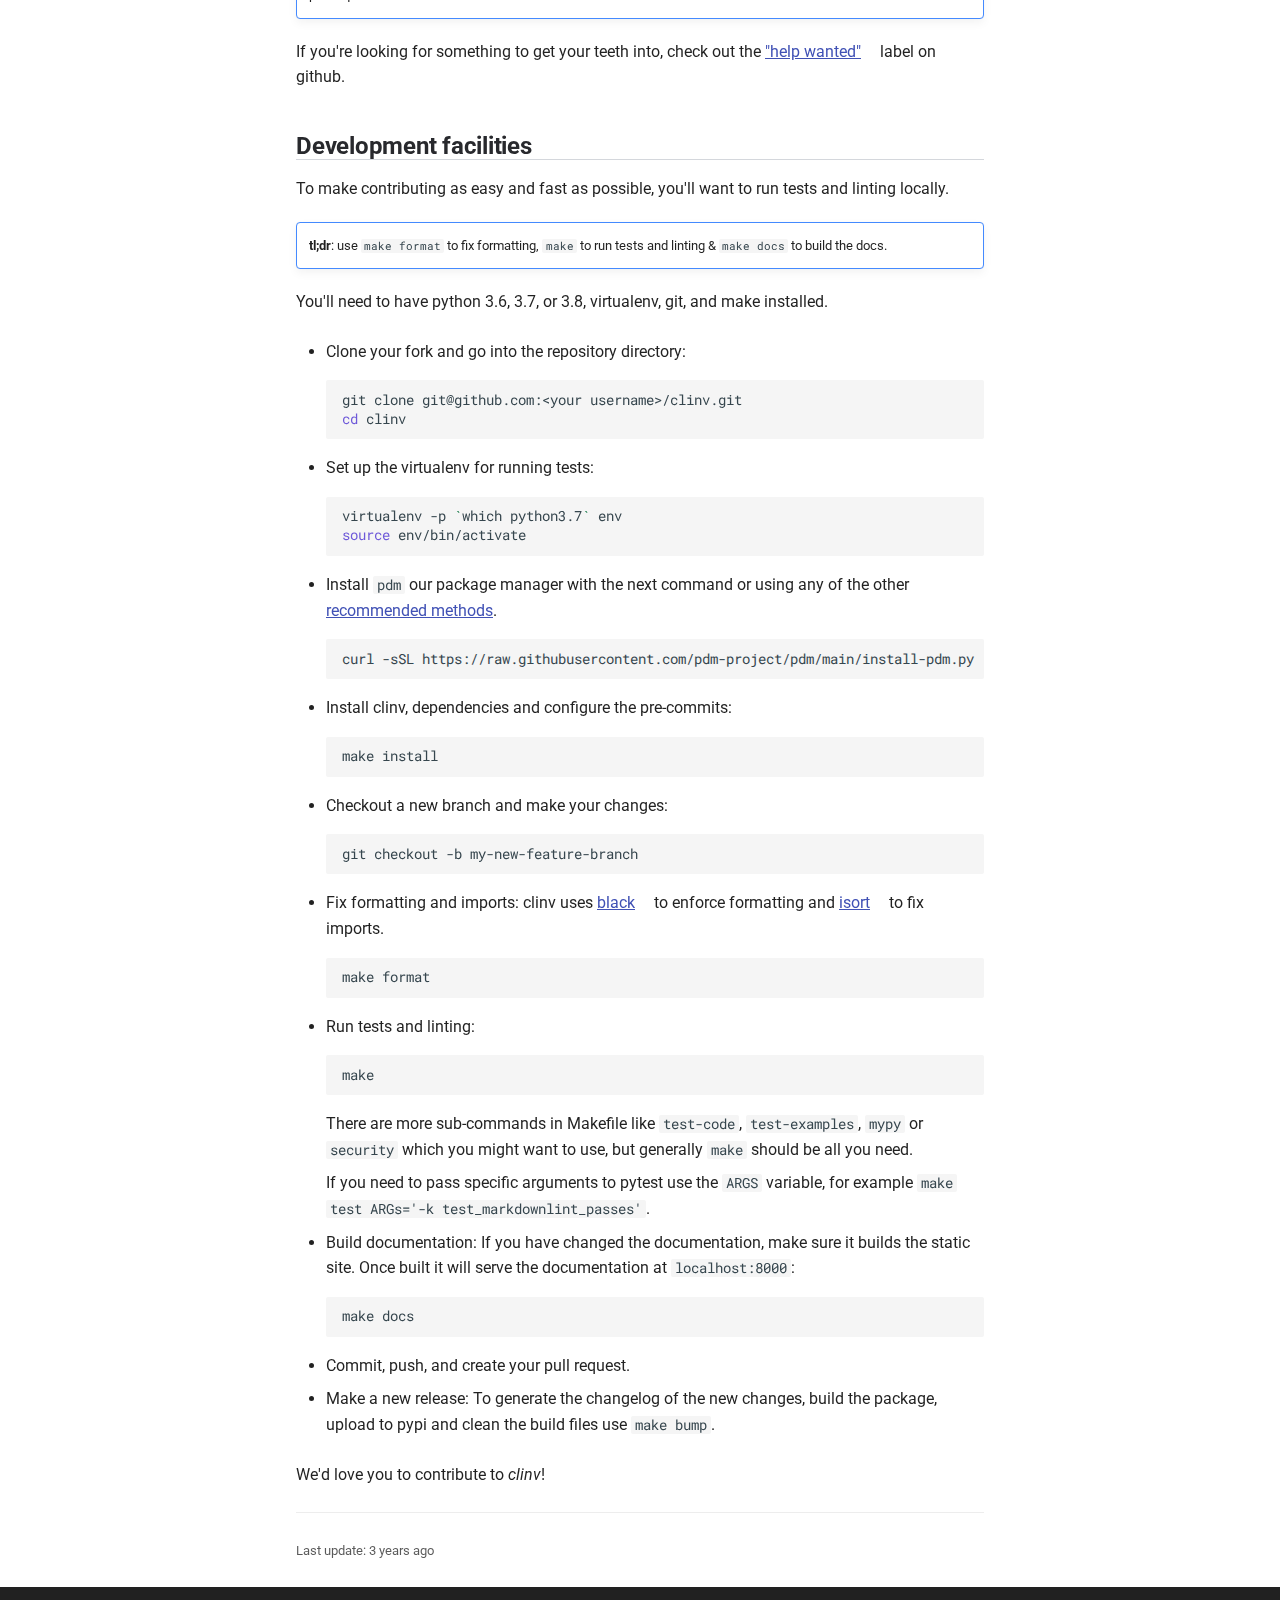
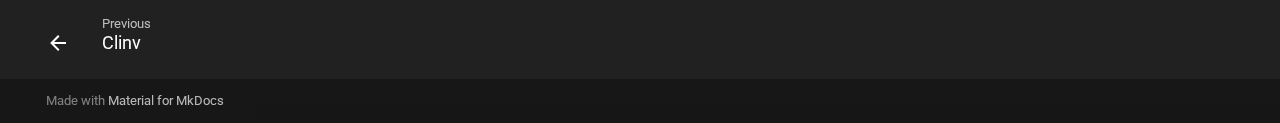
==== commit 2214247e: "deploy: e888bcf51e34aadcf588ba7185234e3af8ca48bc" ====
--- a/contributing/index.html
+++ b/contributing/index.html
@@ -1,4 +1,4 @@
-<!doctype html><html lang=en class=no-js> <head><meta charset=utf-8><meta name=viewport content="width=device-width,initial-scale=1"><meta name=author content=Lyz><link href=https://lyz-code.github.io/clinv/contributing/ rel=canonical><link rel=prev href=..><link rel=icon href=../assets/images/favicon.png><meta name=generator content="mkdocs-1.4.2, mkdocs-material-9.0.12"><title>Contributing - Clinv</title><link rel=stylesheet href=../assets/stylesheets/main.0d440cfe.min.css><link rel=stylesheet href=../assets/stylesheets/palette.2505c338.min.css><link rel=preconnect href=https://fonts.gstatic.com crossorigin><link rel=stylesheet href="https://fonts.googleapis.com/css?family=Roboto:300,300i,400,400i,700,700i%7CRoboto+Mono:400,400i,700,700i&display=fallback"><style>:root{--md-text-font:"Roboto";--md-code-font:"Roboto Mono"}</style><link rel=stylesheet href=../css/timeago.css><link rel=stylesheet href=../assets/_mkdocstrings.css><link rel=stylesheet href=../stylesheets/extra.css><link rel=stylesheet href=../stylesheets/links.css><script>__md_scope=new URL("..",location),__md_hash=e=>[...e].reduce((e,_)=>(e<<5)-e+_.charCodeAt(0),0),__md_get=(e,_=localStorage,t=__md_scope)=>JSON.parse(_.getItem(t.pathname+"."+e)),__md_set=(e,_,t=localStorage,a=__md_scope)=>{try{t.setItem(a.pathname+"."+e,JSON.stringify(_))}catch(e){}}</script></head> <body dir=ltr data-md-color-scheme=default data-md-color-primary=blue-grey data-md-color-accent=light-blue> <input class=md-toggle data-md-toggle=drawer type=checkbox id=__drawer autocomplete=off> <input class=md-toggle data-md-toggle=search type=checkbox id=__search autocomplete=off> <label class=md-overlay for=__drawer></label> <div data-md-component=skip> <a href=#i-dont-know-how-to-program class=md-skip> Skip to content </a> </div> <div data-md-component=announce> </div> <header class=md-header data-md-component=header> <nav class="md-header__inner md-grid" aria-label=Header> <a href=.. title=Clinv class="md-header__button md-logo" aria-label=Clinv data-md-component=logo> <svg xmlns=http://www.w3.org/2000/svg viewbox="0 0 24 24"><path d="M12 8a3 3 0 0 0 3-3 3 3 0 0 0-3-3 3 3 0 0 0-3 3 3 3 0 0 0 3 3m0 3.54C9.64 9.35 6.5 8 3 8v11c3.5 0 6.64 1.35 9 3.54 2.36-2.19 5.5-3.54 9-3.54V8c-3.5 0-6.64 1.35-9 3.54Z"/></svg> </a> <label class="md-header__button md-icon" for=__drawer> <svg xmlns=http://www.w3.org/2000/svg viewbox="0 0 24 24"><path d="M3 6h18v2H3V6m0 5h18v2H3v-2m0 5h18v2H3v-2Z"/></svg> </label> <div class=md-header__title data-md-component=header-title> <div class=md-header__ellipsis> <div class=md-header__topic> <span class=md-ellipsis> Clinv </span> </div> <div class=md-header__topic data-md-component=header-topic> <span class=md-ellipsis> Contributing </span> </div> </div> </div> <label class="md-header__button md-icon" for=__search> <svg xmlns=http://www.w3.org/2000/svg viewbox="0 0 24 24"><path d="M9.5 3A6.5 6.5 0 0 1 16 9.5c0 1.61-.59 3.09-1.56 4.23l.27.27h.79l5 5-1.5 1.5-5-5v-.79l-.27-.27A6.516 6.516 0 0 1 9.5 16 6.5 6.5 0 0 1 3 9.5 6.5 6.5 0 0 1 9.5 3m0 2C7 5 5 7 5 9.5S7 14 9.5 14 14 12 14 9.5 12 5 9.5 5Z"/></svg> </label> <div class=md-search data-md-component=search role=dialog> <label class=md-search__overlay for=__search></label> <div class=md-search__inner role=search> <form class=md-search__form name=search> <input type=text class=md-search__input name=query aria-label=Search placeholder=Search autocapitalize=off autocorrect=off autocomplete=off spellcheck=false data-md-component=search-query required> <label class="md-search__icon md-icon" for=__search> <svg xmlns=http://www.w3.org/2000/svg viewbox="0 0 24 24"><path d="M9.5 3A6.5 6.5 0 0 1 16 9.5c0 1.61-.59 3.09-1.56 4.23l.27.27h.79l5 5-1.5 1.5-5-5v-.79l-.27-.27A6.516 6.516 0 0 1 9.5 16 6.5 6.5 0 0 1 3 9.5 6.5 6.5 0 0 1 9.5 3m0 2C7 5 5 7 5 9.5S7 14 9.5 14 14 12 14 9.5 12 5 9.5 5Z"/></svg> <svg xmlns=http://www.w3.org/2000/svg viewbox="0 0 24 24"><path d="M20 11v2H8l5.5 5.5-1.42 1.42L4.16 12l7.92-7.92L13.5 5.5 8 11h12Z"/></svg> </label> <nav class=md-search__options aria-label=Search> <button type=reset class="md-search__icon md-icon" title=Clear aria-label=Clear tabindex=-1> <svg xmlns=http://www.w3.org/2000/svg viewbox="0 0 24 24"><path d="M19 6.41 17.59 5 12 10.59 6.41 5 5 6.41 10.59 12 5 17.59 6.41 19 12 13.41 17.59 19 19 17.59 13.41 12 19 6.41Z"/></svg> </button> </nav> </form> <div class=md-search__output> <div class=md-search__scrollwrap data-md-scrollfix> <div class=md-search-result data-md-component=search-result> <div class=md-search-result__meta> Initializing search </div> <ol class=md-search-result__list role=presentation></ol> </div> </div> </div> </div> </div> <div class=md-header__source> <a href=https://github.com/lyz-code/clinv title="Go to repository" class=md-source data-md-component=source> <div class="md-source__icon md-icon"> <svg xmlns=http://www.w3.org/2000/svg viewbox="0 0 448 512"><!-- Font Awesome Free 6.2.1 by @fontawesome - https://fontawesome.com License - https://fontawesome.com/license/free (Icons: CC BY 4.0, Fonts: SIL OFL 1.1, Code: MIT License) Copyright 2022 Fonticons, Inc.--><path d="M439.55 236.05 244 40.45a28.87 28.87 0 0 0-40.81 0l-40.66 40.63 51.52 51.52c27.06-9.14 52.68 16.77 43.39 43.68l49.66 49.66c34.23-11.8 61.18 31 35.47 56.69-26.49 26.49-70.21-2.87-56-37.34L240.22 199v121.85c25.3 12.54 22.26 41.85 9.08 55a34.34 34.34 0 0 1-48.55 0c-17.57-17.6-11.07-46.91 11.25-56v-123c-20.8-8.51-24.6-30.74-18.64-45L142.57 101 8.45 235.14a28.86 28.86 0 0 0 0 40.81l195.61 195.6a28.86 28.86 0 0 0 40.8 0l194.69-194.69a28.86 28.86 0 0 0 0-40.81z"/></svg> </div> <div class=md-source__repository> lyz-code/clinv </div> </a> </div> </nav> </header> <div class=md-container data-md-component=container> <main class=md-main data-md-component=main> <div class="md-main__inner md-grid"> <div class="md-sidebar md-sidebar--primary" data-md-component=sidebar data-md-type=navigation> <div class=md-sidebar__scrollwrap> <div class=md-sidebar__inner> <nav class="md-nav md-nav--primary" aria-label=Navigation data-md-level=0> <label class=md-nav__title for=__drawer> <a href=.. title=Clinv class="md-nav__button md-logo" aria-label=Clinv data-md-component=logo> <svg xmlns=http://www.w3.org/2000/svg viewbox="0 0 24 24"><path d="M12 8a3 3 0 0 0 3-3 3 3 0 0 0-3-3 3 3 0 0 0-3 3 3 3 0 0 0 3 3m0 3.54C9.64 9.35 6.5 8 3 8v11c3.5 0 6.64 1.35 9 3.54 2.36-2.19 5.5-3.54 9-3.54V8c-3.5 0-6.64 1.35-9 3.54Z"/></svg> </a> Clinv </label> <div class=md-nav__source> <a href=https://github.com/lyz-code/clinv title="Go to repository" class=md-source data-md-component=source> <div class="md-source__icon md-icon"> <svg xmlns=http://www.w3.org/2000/svg viewbox="0 0 448 512"><!-- Font Awesome Free 6.2.1 by @fontawesome - https://fontawesome.com License - https://fontawesome.com/license/free (Icons: CC BY 4.0, Fonts: SIL OFL 1.1, Code: MIT License) Copyright 2022 Fonticons, Inc.--><path d="M439.55 236.05 244 40.45a28.87 28.87 0 0 0-40.81 0l-40.66 40.63 51.52 51.52c27.06-9.14 52.68 16.77 43.39 43.68l49.66 49.66c34.23-11.8 61.18 31 35.47 56.69-26.49 26.49-70.21-2.87-56-37.34L240.22 199v121.85c25.3 12.54 22.26 41.85 9.08 55a34.34 34.34 0 0 1-48.55 0c-17.57-17.6-11.07-46.91 11.25-56v-123c-20.8-8.51-24.6-30.74-18.64-45L142.57 101 8.45 235.14a28.86 28.86 0 0 0 0 40.81l195.61 195.6a28.86 28.86 0 0 0 40.8 0l194.69-194.69a28.86 28.86 0 0 0 0-40.81z"/></svg> </div> <div class=md-source__repository> lyz-code/clinv </div> </a> </div> <ul class=md-nav__list data-md-scrollfix> <li class=md-nav__item> <a href=.. class=md-nav__link> Clinv </a> </li> <li class="md-nav__item md-nav__item--active"> <input class="md-nav__toggle md-toggle" type=checkbox id=__toc> <label class="md-nav__link md-nav__link--active" for=__toc> Contributing <span class="md-nav__icon md-icon"></span> </label> <a href=./ class="md-nav__link md-nav__link--active"> Contributing </a> <nav class="md-nav md-nav--secondary" aria-label="Table of contents"> <label class=md-nav__title for=__toc> <span class="md-nav__icon md-icon"></span> Table of contents </label> <ul class=md-nav__list data-md-component=toc data-md-scrollfix> <li class=md-nav__item> <a href=#i-dont-know-how-to-program class=md-nav__link> I don't know how to program </a> </li> <li class=md-nav__item> <a href=#i-know-how-to-program-in-python class=md-nav__link> I know how to program in Python </a> </li> <li class=md-nav__item> <a href=#issues class=md-nav__link> Issues </a> </li> <li class=md-nav__item> <a href=#pull-requests class=md-nav__link> Pull Requests </a> </li> <li class=md-nav__item> <a href=#development-facilities class=md-nav__link> Development facilities </a> </li> </ul> </nav> </li> </ul> </nav> </div> </div> </div> <div class="md-sidebar md-sidebar--secondary" data-md-component=sidebar data-md-type=toc> <div class=md-sidebar__scrollwrap> <div class=md-sidebar__inner> <nav class="md-nav md-nav--secondary" aria-label="Table of contents"> <label class=md-nav__title for=__toc> <span class="md-nav__icon md-icon"></span> Table of contents </label> <ul class=md-nav__list data-md-component=toc data-md-scrollfix> <li class=md-nav__item> <a href=#i-dont-know-how-to-program class=md-nav__link> I don't know how to program </a> </li> <li class=md-nav__item> <a href=#i-know-how-to-program-in-python class=md-nav__link> I know how to program in Python </a> </li> <li class=md-nav__item> <a href=#issues class=md-nav__link> Issues </a> </li> <li class=md-nav__item> <a href=#pull-requests class=md-nav__link> Pull Requests </a> </li> <li class=md-nav__item> <a href=#development-facilities class=md-nav__link> Development facilities </a> </li> </ul> </nav> </div> </div> </div> <div class=md-content data-md-component=content> <article class="md-content__inner md-typeset"> <h1>Contributing</h1> <p>So you've started using <code>clinv</code> and want to show your gratitude to the project, depending on your programming skills there are different ways to do so.</p> <h2 id=i-dont-know-how-to-program>I don't know how to program<a class=headerlink href=#i-dont-know-how-to-program title="Permanent link">&para;</a></h2> <p>There are several ways you can contribute:</p> <ul> <li><a href=https://github.com/lyz-code/clinv/issues/new>Open an issue</a> if you encounter any bug or to let us know if you want a new feature to be implemented.</li> <li>Spread the word about the program.</li> <li>Review the <a href=https://lyz-code.github.io/clinv>documentation</a> and try to improve it.</li> </ul> <h2 id=i-know-how-to-program-in-python>I know how to program in Python<a class=headerlink href=#i-know-how-to-program-in-python title="Permanent link">&para;</a></h2> <p>If you have some python knowledge there are some additional ways to contribute. We've ordered the <a href=https://github.com/lyz-code/clinv/issues>issues</a> in <a href=https://github.com/lyz-code/clinv/milestones>milestones</a>, check the issues in the smaller one, as it's where we'll be spending most of our efforts. Try the <a href="https://github.com/lyz-code/clinv/issues?q=is%3Aissue+is%3Aopen+label%3A%22good+first+issue%22">good first issues</a>, as they are expected to be easier to get into the project.</p> <p>We develop the program with <a href=https://en.wikipedia.org/wiki/Test-driven_development>TDD</a>, so we expect any contribution to have it's associated tests. We also try to maintain an updated <a href=https://lyz-code.github.io/clinv>documentation</a> of the project, so think if your contribution needs to update it.</p> <p>We know that the expected code quality is above average. Therefore it might be changeling to get the initial grasp of the project structure, know how to make the tests, update the documentation or use all the project technology stack. but please don't let this fact discourage you from contributing:</p> <ul> <li>If you want to develop a new feature, explain how you'd like to do it in the related issue.</li> <li>If you don't know how to test your code, do the pull request without the tests and we'll try to do them for you.</li> </ul> <h2 id=issues>Issues<a class=headerlink href=#issues title="Permanent link">&para;</a></h2> <p>Questions, feature requests and bug reports are all welcome as issues. <strong>To report a security vulnerability, please see our <a href=https://github.com/lyz-code/clinv/security/policy>security policy</a> instead.</strong></p> <p>To make it as simple as possible for us to help you, please include the output of the following call in your issue:</p> <div class=highlight><pre><span></span><code>python<span class=w> </span>-c<span class=w> </span><span class=s2>&quot;import clinv.version; print(clinv.version.version_info())&quot;</span>
+<!doctype html><html lang=en class=no-js> <head><meta charset=utf-8><meta name=viewport content="width=device-width,initial-scale=1"><meta name=author content=Lyz><link href=https://lyz-code.github.io/clinv/contributing/ rel=canonical><link rel=prev href=..><link rel=icon href=../assets/images/favicon.png><meta name=generator content="mkdocs-1.4.2, mkdocs-material-9.1.5"><title>Contributing - Clinv</title><link rel=stylesheet href=../assets/stylesheets/main.7a7fce14.min.css><link rel=stylesheet href=../assets/stylesheets/palette.a0c5b2b5.min.css><link rel=preconnect href=https://fonts.gstatic.com crossorigin><link rel=stylesheet href="https://fonts.googleapis.com/css?family=Roboto:300,300i,400,400i,700,700i%7CRoboto+Mono:400,400i,700,700i&display=fallback"><style>:root{--md-text-font:"Roboto";--md-code-font:"Roboto Mono"}</style><link rel=stylesheet href=../css/timeago.css><link rel=stylesheet href=../assets/_mkdocstrings.css><link rel=stylesheet href=../stylesheets/extra.css><link rel=stylesheet href=../stylesheets/links.css><script>__md_scope=new URL("..",location),__md_hash=e=>[...e].reduce((e,_)=>(e<<5)-e+_.charCodeAt(0),0),__md_get=(e,_=localStorage,t=__md_scope)=>JSON.parse(_.getItem(t.pathname+"."+e)),__md_set=(e,_,t=localStorage,a=__md_scope)=>{try{t.setItem(a.pathname+"."+e,JSON.stringify(_))}catch(e){}}</script></head> <body dir=ltr data-md-color-scheme=default data-md-color-primary=blue-grey data-md-color-accent=light-blue> <input class=md-toggle data-md-toggle=drawer type=checkbox id=__drawer autocomplete=off> <input class=md-toggle data-md-toggle=search type=checkbox id=__search autocomplete=off> <label class=md-overlay for=__drawer></label> <div data-md-component=skip> <a href=#i-dont-know-how-to-program class=md-skip> Skip to content </a> </div> <div data-md-component=announce> </div> <header class="md-header md-header--shadow" data-md-component=header> <nav class="md-header__inner md-grid" aria-label=Header> <a href=.. title=Clinv class="md-header__button md-logo" aria-label=Clinv data-md-component=logo> <svg xmlns=http://www.w3.org/2000/svg viewbox="0 0 24 24"><path d="M12 8a3 3 0 0 0 3-3 3 3 0 0 0-3-3 3 3 0 0 0-3 3 3 3 0 0 0 3 3m0 3.54C9.64 9.35 6.5 8 3 8v11c3.5 0 6.64 1.35 9 3.54 2.36-2.19 5.5-3.54 9-3.54V8c-3.5 0-6.64 1.35-9 3.54Z"/></svg> </a> <label class="md-header__button md-icon" for=__drawer> <svg xmlns=http://www.w3.org/2000/svg viewbox="0 0 24 24"><path d="M3 6h18v2H3V6m0 5h18v2H3v-2m0 5h18v2H3v-2Z"/></svg> </label> <div class=md-header__title data-md-component=header-title> <div class=md-header__ellipsis> <div class=md-header__topic> <span class=md-ellipsis> Clinv </span> </div> <div class=md-header__topic data-md-component=header-topic> <span class=md-ellipsis> Contributing </span> </div> </div> </div> <label class="md-header__button md-icon" for=__search> <svg xmlns=http://www.w3.org/2000/svg viewbox="0 0 24 24"><path d="M9.5 3A6.5 6.5 0 0 1 16 9.5c0 1.61-.59 3.09-1.56 4.23l.27.27h.79l5 5-1.5 1.5-5-5v-.79l-.27-.27A6.516 6.516 0 0 1 9.5 16 6.5 6.5 0 0 1 3 9.5 6.5 6.5 0 0 1 9.5 3m0 2C7 5 5 7 5 9.5S7 14 9.5 14 14 12 14 9.5 12 5 9.5 5Z"/></svg> </label> <div class=md-search data-md-component=search role=dialog> <label class=md-search__overlay for=__search></label> <div class=md-search__inner role=search> <form class=md-search__form name=search> <input type=text class=md-search__input name=query aria-label=Search placeholder=Search autocapitalize=off autocorrect=off autocomplete=off spellcheck=false data-md-component=search-query required> <label class="md-search__icon md-icon" for=__search> <svg xmlns=http://www.w3.org/2000/svg viewbox="0 0 24 24"><path d="M9.5 3A6.5 6.5 0 0 1 16 9.5c0 1.61-.59 3.09-1.56 4.23l.27.27h.79l5 5-1.5 1.5-5-5v-.79l-.27-.27A6.516 6.516 0 0 1 9.5 16 6.5 6.5 0 0 1 3 9.5 6.5 6.5 0 0 1 9.5 3m0 2C7 5 5 7 5 9.5S7 14 9.5 14 14 12 14 9.5 12 5 9.5 5Z"/></svg> <svg xmlns=http://www.w3.org/2000/svg viewbox="0 0 24 24"><path d="M20 11v2H8l5.5 5.5-1.42 1.42L4.16 12l7.92-7.92L13.5 5.5 8 11h12Z"/></svg> </label> <nav class=md-search__options aria-label=Search> <button type=reset class="md-search__icon md-icon" title=Clear aria-label=Clear tabindex=-1> <svg xmlns=http://www.w3.org/2000/svg viewbox="0 0 24 24"><path d="M19 6.41 17.59 5 12 10.59 6.41 5 5 6.41 10.59 12 5 17.59 6.41 19 12 13.41 17.59 19 19 17.59 13.41 12 19 6.41Z"/></svg> </button> </nav> </form> <div class=md-search__output> <div class=md-search__scrollwrap data-md-scrollfix> <div class=md-search-result data-md-component=search-result> <div class=md-search-result__meta> Initializing search </div> <ol class=md-search-result__list role=presentation></ol> </div> </div> </div> </div> </div> <div class=md-header__source> <a href=https://github.com/lyz-code/clinv title="Go to repository" class=md-source data-md-component=source> <div class="md-source__icon md-icon"> <svg xmlns=http://www.w3.org/2000/svg viewbox="0 0 448 512"><!-- Font Awesome Free 6.3.0 by @fontawesome - https://fontawesome.com License - https://fontawesome.com/license/free (Icons: CC BY 4.0, Fonts: SIL OFL 1.1, Code: MIT License) Copyright 2023 Fonticons, Inc.--><path d="M439.55 236.05 244 40.45a28.87 28.87 0 0 0-40.81 0l-40.66 40.63 51.52 51.52c27.06-9.14 52.68 16.77 43.39 43.68l49.66 49.66c34.23-11.8 61.18 31 35.47 56.69-26.49 26.49-70.21-2.87-56-37.34L240.22 199v121.85c25.3 12.54 22.26 41.85 9.08 55a34.34 34.34 0 0 1-48.55 0c-17.57-17.6-11.07-46.91 11.25-56v-123c-20.8-8.51-24.6-30.74-18.64-45L142.57 101 8.45 235.14a28.86 28.86 0 0 0 0 40.81l195.61 195.6a28.86 28.86 0 0 0 40.8 0l194.69-194.69a28.86 28.86 0 0 0 0-40.81z"/></svg> </div> <div class=md-source__repository> lyz-code/clinv </div> </a> </div> </nav> </header> <div class=md-container data-md-component=container> <main class=md-main data-md-component=main> <div class="md-main__inner md-grid"> <div class="md-sidebar md-sidebar--primary" data-md-component=sidebar data-md-type=navigation> <div class=md-sidebar__scrollwrap> <div class=md-sidebar__inner> <nav class="md-nav md-nav--primary" aria-label=Navigation data-md-level=0> <label class=md-nav__title for=__drawer> <a href=.. title=Clinv class="md-nav__button md-logo" aria-label=Clinv data-md-component=logo> <svg xmlns=http://www.w3.org/2000/svg viewbox="0 0 24 24"><path d="M12 8a3 3 0 0 0 3-3 3 3 0 0 0-3-3 3 3 0 0 0-3 3 3 3 0 0 0 3 3m0 3.54C9.64 9.35 6.5 8 3 8v11c3.5 0 6.64 1.35 9 3.54 2.36-2.19 5.5-3.54 9-3.54V8c-3.5 0-6.64 1.35-9 3.54Z"/></svg> </a> Clinv </label> <div class=md-nav__source> <a href=https://github.com/lyz-code/clinv title="Go to repository" class=md-source data-md-component=source> <div class="md-source__icon md-icon"> <svg xmlns=http://www.w3.org/2000/svg viewbox="0 0 448 512"><!-- Font Awesome Free 6.3.0 by @fontawesome - https://fontawesome.com License - https://fontawesome.com/license/free (Icons: CC BY 4.0, Fonts: SIL OFL 1.1, Code: MIT License) Copyright 2023 Fonticons, Inc.--><path d="M439.55 236.05 244 40.45a28.87 28.87 0 0 0-40.81 0l-40.66 40.63 51.52 51.52c27.06-9.14 52.68 16.77 43.39 43.68l49.66 49.66c34.23-11.8 61.18 31 35.47 56.69-26.49 26.49-70.21-2.87-56-37.34L240.22 199v121.85c25.3 12.54 22.26 41.85 9.08 55a34.34 34.34 0 0 1-48.55 0c-17.57-17.6-11.07-46.91 11.25-56v-123c-20.8-8.51-24.6-30.74-18.64-45L142.57 101 8.45 235.14a28.86 28.86 0 0 0 0 40.81l195.61 195.6a28.86 28.86 0 0 0 40.8 0l194.69-194.69a28.86 28.86 0 0 0 0-40.81z"/></svg> </div> <div class=md-source__repository> lyz-code/clinv </div> </a> </div> <ul class=md-nav__list data-md-scrollfix> <li class=md-nav__item> <a href=.. class=md-nav__link> Clinv </a> </li> <li class="md-nav__item md-nav__item--active"> <input class="md-nav__toggle md-toggle" type=checkbox id=__toc> <label class="md-nav__link md-nav__link--active" for=__toc> Contributing <span class="md-nav__icon md-icon"></span> </label> <a href=./ class="md-nav__link md-nav__link--active"> Contributing </a> <nav class="md-nav md-nav--secondary" aria-label="Table of contents"> <label class=md-nav__title for=__toc> <span class="md-nav__icon md-icon"></span> Table of contents </label> <ul class=md-nav__list data-md-component=toc data-md-scrollfix> <li class=md-nav__item> <a href=#i-dont-know-how-to-program class=md-nav__link> I don't know how to program </a> </li> <li class=md-nav__item> <a href=#i-know-how-to-program-in-python class=md-nav__link> I know how to program in Python </a> </li> <li class=md-nav__item> <a href=#issues class=md-nav__link> Issues </a> </li> <li class=md-nav__item> <a href=#pull-requests class=md-nav__link> Pull Requests </a> </li> <li class=md-nav__item> <a href=#development-facilities class=md-nav__link> Development facilities </a> </li> </ul> </nav> </li> </ul> </nav> </div> </div> </div> <div class="md-sidebar md-sidebar--secondary" data-md-component=sidebar data-md-type=toc> <div class=md-sidebar__scrollwrap> <div class=md-sidebar__inner> <nav class="md-nav md-nav--secondary" aria-label="Table of contents"> <label class=md-nav__title for=__toc> <span class="md-nav__icon md-icon"></span> Table of contents </label> <ul class=md-nav__list data-md-component=toc data-md-scrollfix> <li class=md-nav__item> <a href=#i-dont-know-how-to-program class=md-nav__link> I don't know how to program </a> </li> <li class=md-nav__item> <a href=#i-know-how-to-program-in-python class=md-nav__link> I know how to program in Python </a> </li> <li class=md-nav__item> <a href=#issues class=md-nav__link> Issues </a> </li> <li class=md-nav__item> <a href=#pull-requests class=md-nav__link> Pull Requests </a> </li> <li class=md-nav__item> <a href=#development-facilities class=md-nav__link> Development facilities </a> </li> </ul> </nav> </div> </div> </div> <div class=md-content data-md-component=content> <article class="md-content__inner md-typeset"> <h1>Contributing</h1> <p>So you've started using <code>clinv</code> and want to show your gratitude to the project, depending on your programming skills there are different ways to do so.</p> <h2 id=i-dont-know-how-to-program>I don't know how to program<a class=headerlink href=#i-dont-know-how-to-program title="Permanent link">&para;</a></h2> <p>There are several ways you can contribute:</p> <ul> <li><a href=https://github.com/lyz-code/clinv/issues/new>Open an issue</a> if you encounter any bug or to let us know if you want a new feature to be implemented.</li> <li>Spread the word about the program.</li> <li>Review the <a href=https://lyz-code.github.io/clinv>documentation</a> and try to improve it.</li> </ul> <h2 id=i-know-how-to-program-in-python>I know how to program in Python<a class=headerlink href=#i-know-how-to-program-in-python title="Permanent link">&para;</a></h2> <p>If you have some python knowledge there are some additional ways to contribute. We've ordered the <a href=https://github.com/lyz-code/clinv/issues>issues</a> in <a href=https://github.com/lyz-code/clinv/milestones>milestones</a>, check the issues in the smaller one, as it's where we'll be spending most of our efforts. Try the <a href="https://github.com/lyz-code/clinv/issues?q=is%3Aissue+is%3Aopen+label%3A%22good+first+issue%22">good first issues</a>, as they are expected to be easier to get into the project.</p> <p>We develop the program with <a href=https://en.wikipedia.org/wiki/Test-driven_development>TDD</a>, so we expect any contribution to have it's associated tests. We also try to maintain an updated <a href=https://lyz-code.github.io/clinv>documentation</a> of the project, so think if your contribution needs to update it.</p> <p>We know that the expected code quality is above average. Therefore it might be changeling to get the initial grasp of the project structure, know how to make the tests, update the documentation or use all the project technology stack. but please don't let this fact discourage you from contributing:</p> <ul> <li>If you want to develop a new feature, explain how you'd like to do it in the related issue.</li> <li>If you don't know how to test your code, do the pull request without the tests and we'll try to do them for you.</li> </ul> <h2 id=issues>Issues<a class=headerlink href=#issues title="Permanent link">&para;</a></h2> <p>Questions, feature requests and bug reports are all welcome as issues. <strong>To report a security vulnerability, please see our <a href=https://github.com/lyz-code/clinv/security/policy>security policy</a> instead.</strong></p> <p>To make it as simple as possible for us to help you, please include the output of the following call in your issue:</p> <div class=highlight><pre><span></span><code>python<span class=w> </span>-c<span class=w> </span><span class=s2>&quot;import clinv.version; print(clinv.version.version_info())&quot;</span>
 </code></pre></div> <p>or if you have <code>make</code> installed, you can use <code>make version</code>.</p> <p>Please try to always include the above unless you're unable to install <code>clinv</code> or know it's not relevant to your question or feature request.</p> <h2 id=pull-requests>Pull Requests<a class=headerlink href=#pull-requests title="Permanent link">&para;</a></h2> <p><em>clinv</em> is released regularly so you should see your improvements release in a matter of days or weeks.</p> <div class="admonition note"> <p class=admonition-title>Note</p> <p>Unless your change is trivial (typo, docs tweak etc.), please create an issue to discuss the change before creating a pull request.</p> </div> <p>If you're looking for something to get your teeth into, check out the <a href="https://github.com/lyz-code/clinv/issues?q=is%3Aopen+is%3Aissue+label%3A%22help+wanted%22">"help wanted"</a> label on github.</p> <h2 id=development-facilities>Development facilities<a class=headerlink href=#development-facilities title="Permanent link">&para;</a></h2> <p>To make contributing as easy and fast as possible, you'll want to run tests and linting locally.</p> <div class="admonition note"> <p><strong>tl;dr</strong>: use <code>make format</code> to fix formatting, <code>make</code> to run tests and linting &amp; <code>make docs</code> to build the docs.</p> </div> <p>You'll need to have python 3.6, 3.7, or 3.8, virtualenv, git, and make installed.</p> <ul> <li> <p>Clone your fork and go into the repository directory:</p> <div class=highlight><pre><span></span><code>git<span class=w> </span>clone<span class=w> </span>git@github.com:&lt;your<span class=w> </span>username&gt;/clinv.git
 <span class=nb>cd</span><span class=w> </span>clinv
 </code></pre></div> </li> <li> <p>Set up the virtualenv for running tests:</p> <div class=highlight><pre><span></span><code>virtualenv<span class=w> </span>-p<span class=w> </span><span class=sb>`</span>which<span class=w> </span>python3.7<span class=sb>`</span><span class=w> </span>env
@@ -9,4 +9,4 @@
 </code></pre></div> </li> <li> <p>Fix formatting and imports: clinv uses <a href=https://github.com/ambv/black>black</a> to enforce formatting and <a href=https://github.com/timothycrosley/isort>isort</a> to fix imports.</p> <div class=highlight><pre><span></span><code>make<span class=w> </span>format
 </code></pre></div> </li> <li> <p>Run tests and linting:</p> <div class=highlight><pre><span></span><code>make
 </code></pre></div> <p>There are more sub-commands in Makefile like <code>test-code</code>, <code>test-examples</code>, <code>mypy</code> or <code>security</code> which you might want to use, but generally <code>make</code> should be all you need.</p> <p>If you need to pass specific arguments to pytest use the <code>ARGS</code> variable, for example <code>make test ARGs='-k test_markdownlint_passes'</code>.</p> </li> <li> <p>Build documentation: If you have changed the documentation, make sure it builds the static site. Once built it will serve the documentation at <code>localhost:8000</code>:</p> <div class=highlight><pre><span></span><code>make<span class=w> </span>docs
-</code></pre></div> </li> <li> <p>Commit, push, and create your pull request.</p> </li> <li> <p>Make a new release: To generate the changelog of the new changes, build the package, upload to pypi and clean the build files use <code>make bump</code>.</p> </li> </ul> <p>We'd love you to contribute to <em>clinv</em>!</p> <hr> <div class=md-source-file> <small> Last update: <span class="git-revision-date-localized-plugin git-revision-date-localized-plugin-timeago"><span class=timeago datetime=2023-02-13T11:58:41+00:00 locale=en></span></span><span class="git-revision-date-localized-plugin git-revision-date-localized-plugin-iso_date">2023-02-13</span> </small> </div> </article> </div> </div> <a href=# class="md-top md-icon" data-md-component=top hidden> <svg xmlns=http://www.w3.org/2000/svg viewbox="0 0 24 24"><path d="M13 20h-2V8l-5.5 5.5-1.42-1.42L12 4.16l7.92 7.92-1.42 1.42L13 8v12Z"/></svg> Back to top </a> </main> <footer class=md-footer> <nav class="md-footer__inner md-grid" aria-label=Footer> <a href=.. class="md-footer__link md-footer__link--prev" aria-label="Previous: Clinv" rel=prev> <div class="md-footer__button md-icon"> <svg xmlns=http://www.w3.org/2000/svg viewbox="0 0 24 24"><path d="M20 11v2H8l5.5 5.5-1.42 1.42L4.16 12l7.92-7.92L13.5 5.5 8 11h12Z"/></svg> </div> <div class=md-footer__title> <div class=md-ellipsis> <span class=md-footer__direction> Previous </span> Clinv </div> </div> </a> </nav> <div class="md-footer-meta md-typeset"> <div class="md-footer-meta__inner md-grid"> <div class=md-copyright> Made with <a href=https://squidfunk.github.io/mkdocs-material/ target=_blank rel=noopener> Material for MkDocs </a> </div> </div> </div> </footer> </div> <div class=md-dialog data-md-component=dialog> <div class="md-dialog__inner md-typeset"></div> </div> <script id=__config type=application/json>{"base": "..", "features": ["navigation.instant", "navigation.footer", "navigation.top", "content.code.annotate"], "search": "../assets/javascripts/workers/search.db81ec45.min.js", "translations": {"clipboard.copied": "Copied to clipboard", "clipboard.copy": "Copy to clipboard", "search.result.more.one": "1 more on this page", "search.result.more.other": "# more on this page", "search.result.none": "No matching documents", "search.result.one": "1 matching document", "search.result.other": "# matching documents", "search.result.placeholder": "Type to start searching", "search.result.term.missing": "Missing", "select.version": "Select version"}}</script> <script src=../assets/javascripts/bundle.4b2c34cd.min.js></script> <script src=../js/timeago.min.js></script> <script src=../js/timeago_mkdocs_material.js></script> </body> </html>+</code></pre></div> </li> <li> <p>Commit, push, and create your pull request.</p> </li> <li> <p>Make a new release: To generate the changelog of the new changes, build the package, upload to pypi and clean the build files use <code>make bump</code>.</p> </li> </ul> <p>We'd love you to contribute to <em>clinv</em>!</p> <hr> <div class=md-source-file> <small> Last update: <span class="git-revision-date-localized-plugin git-revision-date-localized-plugin-timeago"><span class=timeago datetime=2023-02-13T11:58:41+00:00 locale=en></span></span><span class="git-revision-date-localized-plugin git-revision-date-localized-plugin-iso_date">2023-02-13</span> </small> </div> </article> </div> </div> <button type=button class="md-top md-icon" data-md-component=top hidden> <svg xmlns=http://www.w3.org/2000/svg viewbox="0 0 24 24"><path d="M13 20h-2V8l-5.5 5.5-1.42-1.42L12 4.16l7.92 7.92-1.42 1.42L13 8v12Z"/></svg> Back to top </button> </main> <footer class=md-footer> <nav class="md-footer__inner md-grid" aria-label=Footer> <a href=.. class="md-footer__link md-footer__link--prev" aria-label="Previous: Clinv" rel=prev> <div class="md-footer__button md-icon"> <svg xmlns=http://www.w3.org/2000/svg viewbox="0 0 24 24"><path d="M20 11v2H8l5.5 5.5-1.42 1.42L4.16 12l7.92-7.92L13.5 5.5 8 11h12Z"/></svg> </div> <div class=md-footer__title> <span class=md-footer__direction> Previous </span> <div class=md-ellipsis> Clinv </div> </div> </a> </nav> <div class="md-footer-meta md-typeset"> <div class="md-footer-meta__inner md-grid"> <div class=md-copyright> Made with <a href=https://squidfunk.github.io/mkdocs-material/ target=_blank rel=noopener> Material for MkDocs </a> </div> </div> </div> </footer> </div> <div class=md-dialog data-md-component=dialog> <div class="md-dialog__inner md-typeset"></div> </div> <script id=__config type=application/json>{"base": "..", "features": ["navigation.instant", "navigation.footer", "navigation.top", "content.code.annotate"], "search": "../assets/javascripts/workers/search.208ed371.min.js", "translations": {"clipboard.copied": "Copied to clipboard", "clipboard.copy": "Copy to clipboard", "search.result.more.one": "1 more on this page", "search.result.more.other": "# more on this page", "search.result.none": "No matching documents", "search.result.one": "1 matching document", "search.result.other": "# matching documents", "search.result.placeholder": "Type to start searching", "search.result.term.missing": "Missing", "select.version": "Select version"}}</script> <script src=../assets/javascripts/bundle.407015b8.min.js></script> <script src=../js/timeago.min.js></script> <script src=../js/timeago_mkdocs_material.js></script> </body> </html>